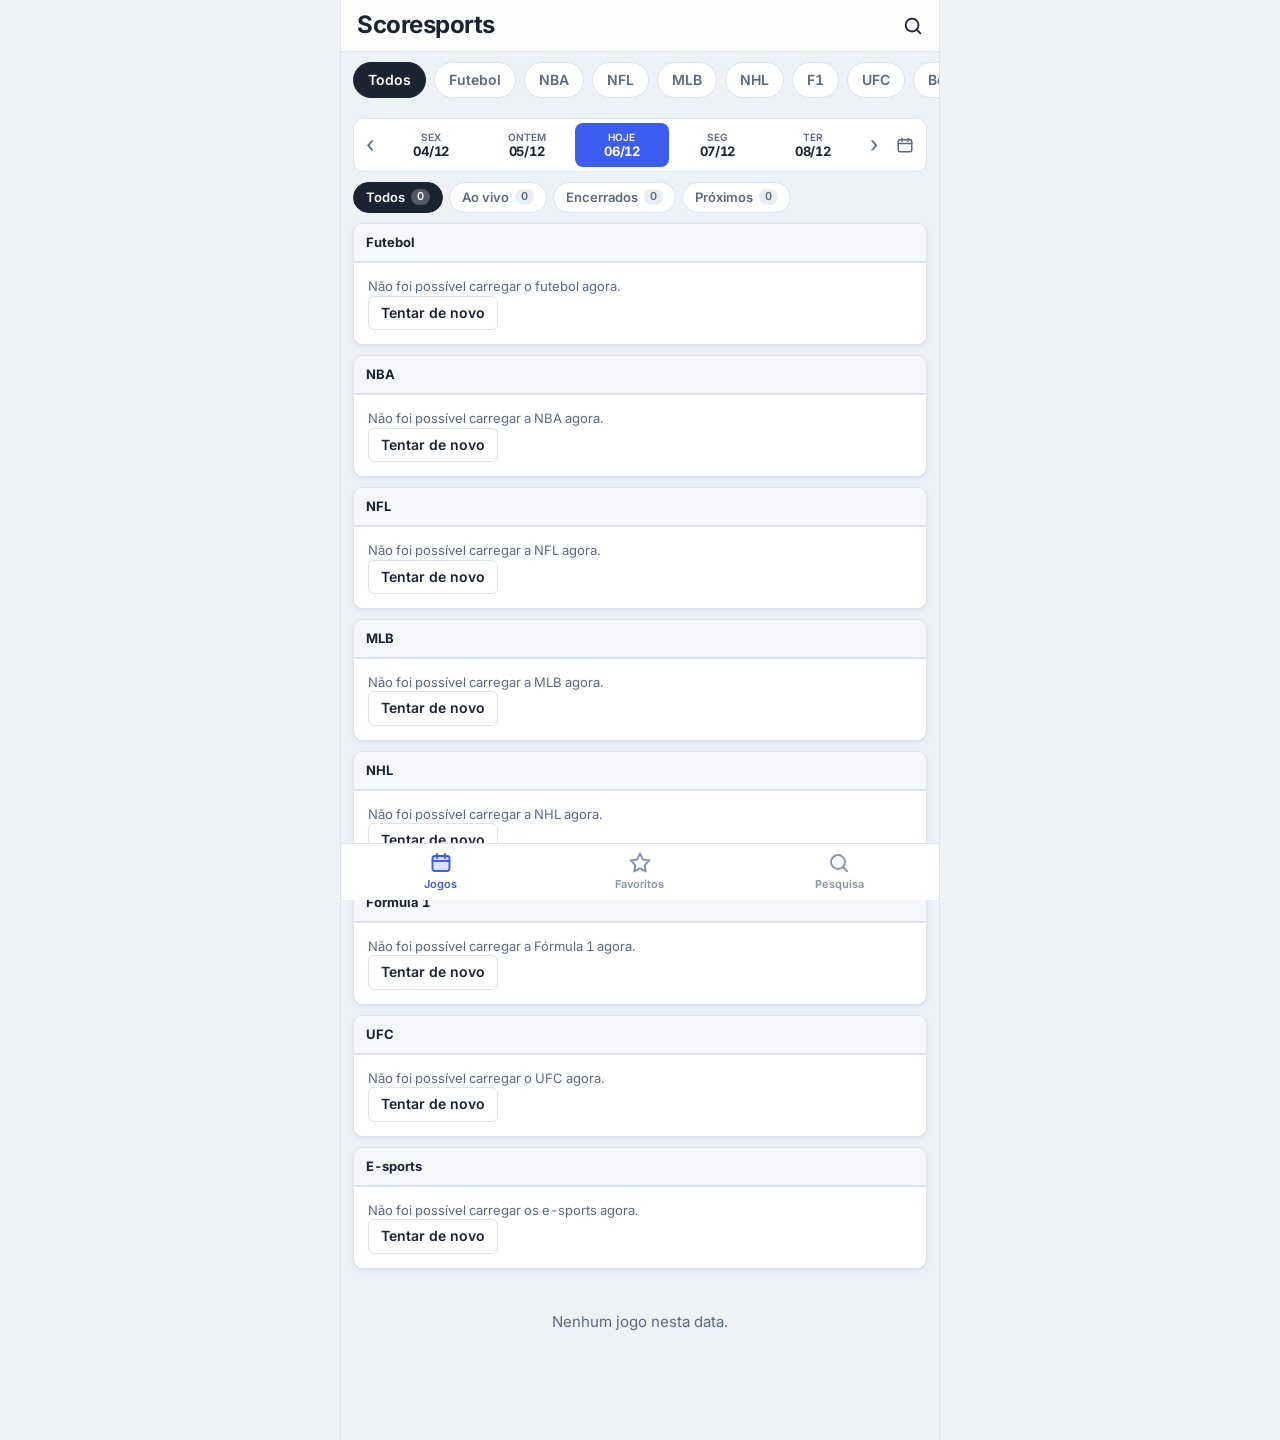
==== docs/index.html @ cb3f484b "Aba E-sports: lista do dia, página da partida e do time, favoritos" ====
<!DOCTYPE html>
<html lang="pt-BR">
<head>
  <meta charset="utf-8">
  <meta name="viewport" content="width=device-width, initial-scale=1, viewport-fit=cover">
  <title>Scoresports</title>
  <meta name="color-scheme" content="light dark">
  <link rel="stylesheet" href="./style.css">
  <link rel="icon" href="data:image/svg+xml,<svg xmlns='http://www.w3.org/2000/svg' viewBox='0 0 100 100'><circle cx='50' cy='50' r='40' fill='%23e8364c'/></svg>">
  <link rel="manifest" href="./manifest.webmanifest">
  <meta name="theme-color" content="#151a24">
  <meta name="mobile-web-app-capable" content="yes">
  <meta name="apple-mobile-web-app-capable" content="yes">
  <meta name="apple-mobile-web-app-status-bar-style" content="black-translucent">
  <meta name="apple-mobile-web-app-title" content="Scoresports">
  <link rel="apple-touch-icon" href="./apple-touch-icon.png">
</head>
<body>
  <div class="app">
    <header class="topo-pagina na-raiz" id="topo-pagina">
      <button class="botao-topo" id="voltar-pagina" type="button" aria-label="Voltar" hidden>
        <svg viewBox="0 0 24 24" width="24" height="24" aria-hidden="true"><path d="M15 5l-7 7 7 7" fill="none" stroke="currentColor" stroke-width="2.2" stroke-linecap="round" stroke-linejoin="round"/></svg>
      </button>
      <h1 class="titulo-pagina" id="titulo-pagina">Scoresports</h1>
      <div class="acoes-pagina" id="acoes-pagina"></div>
      <button class="botao-topo" id="busca-pagina" type="button" aria-label="Procurar time, jogador ou competição">
        <svg viewBox="0 0 24 24" width="22" height="22" aria-hidden="true"><circle cx="11" cy="11" r="7" fill="none" stroke="currentColor" stroke-width="2"/><path d="M20 20l-4-4" stroke="currentColor" stroke-width="2" stroke-linecap="round"/></svg>
      </button>
    </header>

    <main class="pagina" id="pagina" aria-live="polite"></main>

    <nav class="barra-baixo" id="barra-baixo" aria-label="Seções">
      <button class="aba-baixo" type="button" data-aba="jogos" aria-current="page">
        <svg viewBox="0 0 24 24" width="24" height="24" aria-hidden="true"><rect x="3.5" y="5" width="17" height="15" rx="2.5" fill="none" stroke="currentColor" stroke-width="1.9"/><path d="M3.5 10h17M8 3v4M16 3v4" stroke="currentColor" stroke-width="1.9" stroke-linecap="round"/></svg>
        <span>Jogos</span>
      </button>
      <button class="aba-baixo" type="button" data-aba="favoritos">
        <svg viewBox="0 0 24 24" width="24" height="24" aria-hidden="true"><path d="M12 2.6l2.9 5.88 6.49.94-4.7 4.58 1.11 6.46L12 17.41l-5.8 3.05 1.11-6.46-4.7-4.58 6.49-.94z" fill="none" stroke="currentColor" stroke-width="1.9" stroke-linejoin="round"/></svg>
        <span>Favoritos</span>
      </button>
      <button class="aba-baixo" type="button" data-aba="pesquisa">
        <svg viewBox="0 0 24 24" width="24" height="24" aria-hidden="true"><circle cx="11" cy="11" r="7" fill="none" stroke="currentColor" stroke-width="1.9"/><path d="M20 20l-4-4" stroke="currentColor" stroke-width="1.9" stroke-linecap="round"/></svg>
        <span>Pesquisa</span>
      </button>
    </nav>
  </div>

  <script src="./nba_quadra.js"></script>
  <script src="./notas_regras.js"></script>
  <script src="./campinho_regras.js"></script>
  <script src="./esports_regras.js"></script>
  <script src="./rotas.js"></script>
  <script src="./app.js"></script>
  <script src="./esportes.js"></script>
  <script src="./campinho.js"></script>
  <script src="./esports.js"></script>
  <script src="./busca_regras.js"></script>
  <script src="./inicio.js"></script>
  <script src="./regras_esportes.js"></script>
  <script src="./time_dados.js"></script>
  <script src="./direto.js"></script>
  <script src="./registrar.js"></script>
  <script src="./chave_regras.js"></script>
  <script src="./navegacao.js"></script>
  <script src="./chave.js"></script>
</body>
</html>
---- docs/style.css ----
/* ---------- Fonte (embutida no app, funciona sem internet) ---------- */
@font-face {
  font-family: "Inter";
  src: url("fontes/inter.woff2") format("woff2");
  font-weight: 100 900;
  font-display: swap;
}

/* ---------- Tokens ---------- */
:root {
  --fundo: #eef1f6;
  --superficie: #ffffff;
  --superficie-2: #f5f7fb;
  --superficie-3: #e9edf4;
  --linha: #dde2ec;
  --texto: #1b2232;
  --texto-2: #5d6880;
  --texto-3: #8a94a8;
  --marca: #3d5cf0;
  --marca-suave: rgba(61, 92, 240, 0.1);
  --ao-vivo: #e8364c;
  --vitoria: #1f9d5c;
  --derrota: #d23c52;
  --empate: #b5891a;
  /* nota do Scoresports: as mesmas cores nos dois temas */
  --nota-vermelho: #d92638;
  --nota-laranja: #f0800a;
  --nota-amarelo: #e9b200;
  --nota-verde: #2fbf5f;
  --nota-verde-azulado: #19b5bd;
  --nota-azul: #3b4fe0;
  --campo-fundo: #e6f2ea;
  --campo-linha: #c5dccc;
  --sombra: 0 1px 2px rgba(27, 34, 50, 0.06), 0 2px 8px rgba(27, 34, 50, 0.05);
  --raio: 10px;
  --raio-pequeno: 6px;
  --fonte: "Inter", system-ui, -apple-system, "Segoe UI", Roboto, sans-serif;
  --fonte-placar: "Inter", system-ui, sans-serif;
  color-scheme: light;
}

@media (prefers-color-scheme: dark) {
  :root {
    --fundo: #151a24;
    --superficie: #1e2431;
    --superficie-2: #252c3b;
    --superficie-3: #2d3546;
    --linha: #343d51;
    --texto: #e9edf5;
    --texto-2: #a2acc0;
    --texto-3: #7a849a;
    --marca: #6f8bff;
    --marca-suave: rgba(111, 139, 255, 0.14);
    --ao-vivo: #ff5a6e;
    --vitoria: #3ccf86;
    --derrota: #ff6a7d;
    --empate: #e0b43d;
    --campo-fundo: #1d2a25;
    --campo-linha: #33473e;
    --sombra: 0 1px 2px rgba(0, 0, 0, 0.3);
    color-scheme: dark;
  }
}

* { box-sizing: border-box; }

html, body { margin: 0; }

body {
  background: var(--fundo);
  color: var(--texto);
  font-family: var(--fonte);
  font-size: 15px;
  line-height: 1.45;
  -webkit-font-smoothing: antialiased;
  font-feature-settings: "tnum" 1, "cv11" 1; /* números com largura fixa */
}

button, input, select { font: inherit; color: inherit; }

button { cursor: pointer; }

a { color: var(--marca); }

:focus-visible { outline: 2px solid var(--marca); outline-offset: 2px; border-radius: 4px; }

img { max-width: 100%; }

[hidden] { display: none !important; }

.numero { font-variant-numeric: tabular-nums; }

/* ---------- Moldura: topo da página, página e barra de baixo ---------- */
.app {
  max-width: 600px;
  margin: 0 auto;
  min-height: 100dvh;
}

.topo-pagina {
  position: sticky;
  top: 0;
  z-index: 30;
  display: flex;
  align-items: center;
  gap: 2px;
  min-height: calc(52px + env(safe-area-inset-top, 0px));
  padding: env(safe-area-inset-top, 0px) 4px 0;
  background: color-mix(in srgb, var(--superficie) 92%, transparent);
  -webkit-backdrop-filter: saturate(1.6) blur(14px);
  backdrop-filter: saturate(1.6) blur(14px);
  border-bottom: 1px solid var(--linha);
}
.titulo-pagina {
  flex: 1;
  min-width: 0;
  margin: 0 6px;
  font-size: 1.0625rem;
  font-weight: 700;
  white-space: nowrap;
  overflow: hidden;
  text-overflow: ellipsis;
}
.topo-pagina.na-raiz .titulo-pagina { font-size: 1.5rem; letter-spacing: -0.02em; margin-left: 12px; }
.botao-topo {
  flex: none;
  display: inline-grid;
  place-items: center;
  width: 44px;
  height: 44px;
  border: 0;
  border-radius: 50%;
  background: none;
  color: var(--texto);
}
.botao-topo:hover { background: var(--superficie-2); }
.titulo-bloco { display: grid; min-width: 0; line-height: 1.2; }
.titulo-texto { overflow: hidden; text-overflow: ellipsis; white-space: nowrap; }
.subtitulo-pagina { font-size: 0.75rem; font-weight: 500; color: var(--texto-2); overflow: hidden; text-overflow: ellipsis; white-space: nowrap; }
.titulo-botao {
  display: inline-flex;
  align-items: center;
  gap: 4px;
  max-width: 100%;
  min-height: 44px;
  padding: 0 6px;
  margin-left: -6px;
  border: 0;
  border-radius: 8px;
  background: none;
  color: inherit;
  font: inherit;
  text-align: left;
}
.titulo-botao:hover { background: var(--superficie-2); }
.titulo-botao svg { flex: none; color: var(--texto-3); }
.acoes-pagina { display: flex; align-items: center; gap: 2px; }
.acoes-pagina:empty { display: none; }
.acoes-pagina .estrela { width: 44px; height: 44px; }

.pagina { padding: 12px 12px calc(76px + env(safe-area-inset-bottom, 0px)); }

.barra-baixo {
  position: fixed;
  left: 50%;
  bottom: 0;
  transform: translateX(-50%);
  z-index: 30;
  width: 100%;
  max-width: 600px;
  display: grid;
  grid-template-columns: repeat(3, 1fr);
  padding-bottom: env(safe-area-inset-bottom, 0px);
  background: color-mix(in srgb, var(--superficie) 94%, transparent);
  -webkit-backdrop-filter: saturate(1.6) blur(14px);
  backdrop-filter: saturate(1.6) blur(14px);
  border-top: 1px solid var(--linha);
}
.aba-baixo {
  min-height: 56px;
  display: grid;
  justify-items: center;
  align-content: center;
  gap: 2px;
  border: 0;
  background: none;
  color: var(--texto-3);
  font-size: 0.6875rem;
  font-weight: 600;
  -webkit-tap-highlight-color: transparent;
}
.aba-baixo:hover { color: var(--texto-2); }
.aba-baixo[aria-current="page"] { color: var(--marca); }
.aba-baixo[aria-current="page"] svg path[stroke-linejoin], .aba-baixo[aria-current="page"] svg rect { fill: color-mix(in srgb, var(--marca) 18%, transparent); }

/* chips de esporte na aba Jogos: ficam presos logo abaixo do topo */
.chips-esporte {
  position: sticky;
  top: calc(52px + env(safe-area-inset-top, 0px));
  z-index: 20;
  display: flex;
  gap: 8px;
  overflow-x: auto;
  scrollbar-width: none;
  margin: -12px -12px 10px;
  padding: 10px 12px;
  background: var(--fundo);
}
.chips-esporte::-webkit-scrollbar { display: none; }
.chip-esporte {
  position: relative;
  flex: none;
  min-height: 36px;
  padding: 0 14px;
  border: 1px solid var(--linha);
  border-radius: 999px;
  background: var(--superficie);
  color: var(--texto-2);
  font-size: 0.875rem;
  font-weight: 600;
}
.chip-esporte:hover { color: var(--texto); border-color: var(--texto-3); }
.chip-esporte[aria-pressed="true"] { background: var(--texto); border-color: var(--texto); color: var(--superficie); }
.nota-grupo { margin: -2px 2px 10px; }
.seus-favoritos { margin-top: 18px; padding-bottom: 6px; }
.seus-favoritos .lateral-secao { padding: 4px 8px; }
.seus-favoritos .item-lateral { min-height: 44px; }

.abre-liga { position: relative; display: inline-flex; align-items: center; gap: 2px; min-height: 32px; }
.abre-liga svg { color: var(--texto-3); }

@media (min-width: 640px) {
  .app { border-left: 1px solid var(--linha); border-right: 1px solid var(--linha); background: var(--fundo); }
  .barra-baixo { border-left: 1px solid var(--linha); border-right: 1px solid var(--linha); }
}

/* ---------- Listas de favoritos e competições ---------- */
.lateral-secao { padding: 6px 0; border-top: 1px solid var(--linha); }
.lateral-rotulo {
  font-size: 11px;
  font-weight: 700;
  letter-spacing: 0.06em;
  text-transform: uppercase;
  color: var(--texto-3);
  padding: 8px 10px 4px;
}
.lateral-subrotulo { font-size: 12px; font-weight: 600; color: var(--texto-2); padding: 10px 10px 2px; }
.lateral-acao { padding: 6px 10px; }
.lateral-secao .nota { padding: 0 10px; }

.item-lateral {
  display: flex;
  align-items: center;
  gap: 8px;
  width: 100%;
  min-width: 0;
  border: 0;
  background: none;
  text-align: left;
  padding: 7px 10px;
  border-radius: 8px;
  font-size: 14px;
  color: var(--texto);
}
.item-lateral:hover { background: var(--superficie-2); }
.item-lateral[aria-current="true"] { background: var(--marca-suave); color: var(--marca); font-weight: 600; }
.item-lateral .logo { width: 18px; height: 18px; }
.item-nome { flex: 1; min-width: 0; overflow: hidden; text-overflow: ellipsis; white-space: nowrap; }
.item-esporte { font-size: 11px; color: var(--texto-3); }

.item-liga { display: flex; align-items: center; gap: 2px; }
.item-liga .item-lateral { flex: 1; }
.item-liga .estrela { opacity: 0; }
.item-liga:hover .estrela,
.item-liga .estrela[aria-pressed="true"],
.item-liga .estrela:focus-visible { opacity: 1; }
@media (hover: none) { .item-liga .estrela { opacity: 1; } }
.item-liga .remover {
  border: 0;
  background: none;
  color: var(--texto-3);
  font-size: 18px;
  width: 44px;
  height: 44px;
  border-radius: 50%;
  flex: none;
}
.item-liga .remover:hover { background: var(--superficie-3); color: var(--derrota); }

.cartao {
  background: var(--superficie);
  border-radius: var(--raio);
  box-shadow: var(--sombra);
  border: 1px solid var(--linha);
}

.cartao + .cartao { margin-top: 12px; }

.cartao-cabeca {
  display: flex;
  align-items: center;
  justify-content: space-between;
  gap: 8px;
  padding: 12px 14px 8px;
}

.cartao-cabeca h3, .cartao-cabeca h2 { margin: 0; font-size: 15px; font-weight: 700; }

.cartao-corpo { padding: 4px 14px 14px; }

.vazio-detalhe, .vazio {
  color: var(--texto-2);
  padding: 32px 20px;
  text-align: center;
}
.vazio-detalhe { background: var(--superficie); border: 1px dashed var(--linha); border-radius: var(--raio); }

.erro {
  color: var(--derrota);
  padding: 20px;
  text-align: center;
}
.erro button { margin-top: 10px; }

.carregando { color: var(--texto-3); padding: 24px; text-align: center; }

.nota { color: var(--texto-2); font-size: 13px; margin: 8px 0 0; }

/* ---------- Faixa de dias e filtros ---------- */
.faixa-datas {
  display: flex;
  align-items: stretch;
  gap: 2px;
  background: var(--superficie);
  border: 1px solid var(--linha);
  border-radius: var(--raio);
  padding: 4px;
  margin-bottom: 10px;
}
.faixa-datas .seta {
  flex: none;
  width: 24px;
  height: auto;
  border: 0;
  background: none;
  border-radius: 8px;
  font-size: 22px;
  color: var(--texto-2);
}
.faixa-datas .seta:hover:not(:disabled) { background: var(--superficie-2); color: var(--texto); }
.faixa-datas .seta:disabled { opacity: 0.3; cursor: default; }
.dias { flex: 1; min-width: 0; display: grid; grid-template-columns: repeat(5, minmax(0, 1fr)); gap: 1px; }
.dia {
  border: 0;
  background: none;
  border-radius: 8px;
  padding: 6px 2px;
  min-height: 44px;
  display: flex;
  flex-direction: column;
  align-items: center;
  justify-content: center;
  gap: 1px;
  line-height: 1.2;
}
.dia:hover:not(:disabled) { background: var(--superficie-2); }
.dia:disabled { opacity: 0.35; cursor: default; }
.dia-semana { font-size: 10px; font-weight: 600; text-transform: uppercase; letter-spacing: 0; color: var(--texto-2); white-space: nowrap; }
.dia-num { font-size: 13px; font-weight: 700; font-variant-numeric: tabular-nums; letter-spacing: -0.02em; white-space: nowrap; }
.dia.sem-jogo .dia-num { color: var(--texto-3); font-weight: 500; }
.dia.ativo { background: var(--marca); }
.dia.ativo:hover { background: var(--marca); }
.dia.ativo .dia-semana, .dia.ativo .dia-num { color: #fff; }
.calendario {
  position: relative;
  flex: none;
  width: 34px;
  height: auto;
  min-height: 44px;
  display: grid;
  place-items: center;
  color: var(--texto-2);
  border-radius: 8px;
  cursor: pointer;
}
.calendario:hover { background: var(--superficie-2); color: var(--texto); }
.calendario input { position: absolute; inset: 0; width: 100%; height: 100%; opacity: 0; cursor: pointer; }

.filtro-jogos { display: flex; gap: 6px; margin-bottom: 10px; overflow-x: auto; scrollbar-width: none; }
.filtro-jogos::-webkit-scrollbar { display: none; }
.filtro {
  display: inline-flex;
  align-items: center;
  gap: 6px;
  border: 1px solid var(--linha);
  background: var(--superficie);
  border-radius: 999px;
  padding: 5px 12px;
  font-size: 13px;
  font-weight: 600;
  color: var(--texto-2);
  white-space: nowrap;
}
.filtro:hover { color: var(--texto); border-color: var(--texto-3); }
.filtro .contagem {
  font-size: 11px;
  min-width: 18px;
  text-align: center;
  background: var(--superficie-3);
  border-radius: 999px;
  padding: 0 6px;
}
.filtro.com-ao-vivo { color: var(--ao-vivo); }
.filtro.com-ao-vivo .contagem { background: color-mix(in srgb, var(--ao-vivo) 18%, transparent); }
.filtro[aria-pressed="true"] { background: var(--texto); border-color: var(--texto); color: var(--superficie); }
.filtro[aria-pressed="true"] .contagem { background: color-mix(in srgb, var(--superficie) 25%, transparent); color: inherit; }

/* barra antiga, usada pela semana da NFL */
.barra-data { display: flex; align-items: center; gap: 6px; margin-bottom: 10px; }

.botao {
  border: 1px solid var(--linha);
  background: var(--superficie);
  border-radius: var(--raio-pequeno);
  padding: 6px 12px;
  font-weight: 600;
  font-size: 14px;
}
.botao:hover { border-color: var(--texto-3); }
.botao:disabled { opacity: 0.4; cursor: default; }
.botao-principal { background: var(--marca); border-color: var(--marca); color: #fff; }

.botao-icone {
  border: 1px solid var(--linha);
  background: var(--superficie);
  border-radius: var(--raio-pequeno);
  width: 34px;
  height: 34px;
  font-size: 20px;
  line-height: 1;
  display: inline-grid;
  place-items: center;
  flex: none;
}
.botao-icone:hover { border-color: var(--texto-3); }
.botao-icone:disabled { opacity: 0.35; cursor: default; }

.campo-data {
  flex: 1;
  min-width: 0;
  border: 1px solid var(--linha);
  background: var(--superficie);
  border-radius: var(--raio-pequeno);
  padding: 6px 10px;
  height: 34px;
  font-weight: 600;
}
select.campo-data { cursor: pointer; }

.titulo-dia {
  font-size: 13px;
  font-weight: 600;
  color: var(--texto-2);
  margin: 0 0 8px 2px;
}

/* ---------- Lista de jogos ---------- */
.grupo-liga { margin-bottom: 10px; overflow: hidden; }
.grupo-liga + .grupo-liga { margin-top: 0; }

.grupo-liga-titulo {
  display: flex;
  align-items: center;
  gap: 8px;
  padding: 9px 12px;
  font-weight: 700;
  font-size: 13px;
  background: var(--superficie-2);
  border-bottom: 1px solid var(--linha);
}
.grupo-liga-titulo .logo { width: 20px; height: 20px; }
.grupo-liga-titulo .botao-link { font-size: 13px; }

.jogo {
  display: grid;
  grid-template-columns: 50px minmax(0, 1fr);
  align-items: center;
  gap: 10px;
  width: 100%;
  border: 0;
  border-bottom: 1px solid var(--linha);
  background: none;
  padding: 8px 12px;
  text-align: left;
}
.jogo:last-child { border-bottom: 0; }
.jogo:hover { background: var(--superficie-2); }
.jogo[aria-current="true"] { background: var(--marca-suave); box-shadow: inset 3px 0 0 var(--marca); }
.jogo.ao-vivo { box-shadow: inset 3px 0 0 var(--ao-vivo); }
.jogo.ao-vivo[aria-current="true"] { box-shadow: inset 3px 0 0 var(--ao-vivo); }

.jogo-status {
  font-size: 12px;
  color: var(--texto-2);
  text-align: center;
  line-height: 1.25;
  border-right: 1px solid var(--linha);
  padding-right: 8px;
  align-self: stretch;
  display: grid;
  align-content: center;
}
.jogo-status .hora { font-size: 14px; font-weight: 600; color: var(--texto); }
.jogo-status.ao-vivo { color: var(--ao-vivo); font-weight: 700; }

.jogo-times { display: grid; gap: 3px; min-width: 0; }

.linha-time {
  display: flex;
  align-items: center;
  gap: 8px;
  min-width: 0;
  font-size: 14px;
}
.linha-time .nome { flex: 1; min-width: 0; overflow: hidden; text-overflow: ellipsis; white-space: nowrap; }
.linha-time.perdeu .nome, .linha-time.perdeu .placar { color: var(--texto-2); }
.linha-time .placar {
  font-family: var(--fonte-placar);
  font-weight: 700;
  font-size: 17px;
  min-width: 26px;
  text-align: right;
  font-variant-numeric: tabular-nums;
}
.jogo.ao-vivo .placar { color: var(--ao-vivo); }

.logo {
  width: 20px;
  height: 20px;
  object-fit: contain;
  flex: none;
}
.logo-vazio {
  width: 20px;
  height: 20px;
  border-radius: 50%;
  background: var(--superficie-3);
  flex: none;
}

.jogo-canal {
  display: flex;
  align-items: center;
  gap: 5px;
  font-size: 11px;
  color: var(--texto-3);
  margin-top: 1px;
  min-width: 0;
}
.jogo-canal span { overflow: hidden; text-overflow: ellipsis; white-space: nowrap; }
.jogo-canal.confirmado { color: var(--texto-2); font-weight: 600; }
.jogo-canal svg { flex: none; }

/* ---------- Placar grande ---------- */
.placar-grande {
  display: grid;
  grid-template-columns: minmax(0, 1fr) auto minmax(0, 1fr);
  align-items: center;
  gap: 12px;
  padding: 20px 16px 16px;
  text-align: center;
}

.placar-time { display: grid; justify-items: center; gap: 6px; min-width: 0; }
.placar-time img, .placar-time .logo-vazio { width: 56px; height: 56px; object-fit: contain; }
.placar-time .nome { font-weight: 600; font-size: 15px; line-height: 1.2; }
.placar-time .sub { font-size: 12px; color: var(--texto-2); }
.placar-time .botao-link { font-weight: 600; }

.placar-centro { display: grid; justify-items: center; gap: 4px; }

.placar-numeros {
  font-family: var(--fonte-placar);
  font-weight: 700;
  font-size: 48px;
  line-height: 1;
  letter-spacing: 0.02em;
  font-variant-numeric: tabular-nums;
  white-space: nowrap;
}
.placar-numeros .separador { color: var(--texto-3); margin: 0 6px; font-weight: 500; }
.placar-numeros.ao-vivo { color: var(--ao-vivo); }

.placar-status { font-size: 13px; font-weight: 600; color: var(--texto-2); }
.placar-status.ao-vivo { color: var(--ao-vivo); display: inline-flex; align-items: center; gap: 6px; }
.placar-status.ao-vivo::before {
  content: "";
  width: 8px;
  height: 8px;
  border-radius: 50%;
  background: var(--ao-vivo);
  animation: pulso 1.6s ease-in-out infinite;
}

@keyframes pulso { 50% { opacity: 0.25; } }

@media (prefers-reduced-motion: reduce) {
  .placar-status.ao-vivo::before { animation: none; }
}

.placar-info { font-size: 12px; color: var(--texto-3); }

.abas-detalhe {
  display: flex;
  gap: 2px;
  border-top: 1px solid var(--linha);
  padding: 0 8px;
  overflow-x: auto;
  scrollbar-width: none;
}

.aba-detalhe {
  border: 0;
  background: none;
  padding: 10px 12px;
  font-weight: 600;
  font-size: 14px;
  color: var(--texto-2);
  border-bottom: 2px solid transparent;
  white-space: nowrap;
}
.aba-detalhe[aria-pressed="true"] { color: var(--marca); border-bottom-color: var(--marca); }

/* ---------- Transmissão ---------- */
.transmissao { display: grid; gap: 8px; }

.canais { display: flex; flex-wrap: wrap; gap: 6px; }

.canal {
  border-radius: var(--raio-pequeno);
  background: var(--superficie-2);
  border: 1px solid var(--linha);
  padding: 4px 10px;
  font-weight: 600;
  font-size: 13px;
}

.selo {
  display: inline-block;
  font-size: 12px;
  font-weight: 600;
  padding: 1px 8px;
  border-radius: 999px;
  background: var(--superficie-3);
  color: var(--texto-2);
}
.selo.confirmado { background: color-mix(in srgb, var(--vitoria) 16%, transparent); color: var(--vitoria); }

/* ---------- Tabelas ---------- */
.rolagem { overflow-x: auto; scrollbar-width: thin; }

.tabela {
  width: 100%;
  border-collapse: collapse;
  font-size: 13px;
  font-variant-numeric: tabular-nums;
}
.tabela th {
  text-align: right;
  font-weight: 600;
  color: var(--texto-3);
  padding: 6px 8px;
  border-bottom: 1px solid var(--linha);
  white-space: nowrap;
}
.tabela td {
  text-align: right;
  padding: 6px 8px;
  border-bottom: 1px solid var(--linha);
  white-space: nowrap;
}
.tabela th:first-child, .tabela td:first-child,
.tabela .esq { text-align: left; }
.tabela tbody tr:hover { background: var(--superficie-2); }
.tabela tfoot td { font-weight: 700; border-bottom: 0; border-top: 2px solid var(--linha); }
.tabela .destaque { font-weight: 700; }
.tabela .reserva td { color: var(--texto-2); }
.tabela .separador-linha td {
  background: var(--superficie-2);
  color: var(--texto-3);
  font-weight: 600;
  font-size: 12px;
  text-align: left;
}

.botao-link {
  border: 0;
  background: none;
  padding: 0;
  color: var(--texto);
  font-weight: 600;
  text-align: left;
}
.botao-link:hover { color: var(--marca); text-decoration: underline; }

.time-celula { display: flex; align-items: center; gap: 8px; }

.posicao {
  display: inline-grid;
  place-items: center;
  min-width: 22px;
  height: 22px;
  border-radius: 6px;
  font-size: 12px;
  font-weight: 700;
  background: var(--superficie-3);
}

.zona { box-shadow: inset 3px 0 0 var(--cor-zona, transparent); }

.legenda { display: flex; flex-wrap: wrap; gap: 6px 16px; font-size: 12px; color: var(--texto-2); padding: 10px 14px 14px; }
.legenda span { display: inline-flex; align-items: center; gap: 6px; }
.legenda i { width: 10px; height: 10px; border-radius: 3px; background: var(--cor-zona); }

/* ---------- Blocos do detalhe ---------- */
.secao { padding: 14px; border-top: 1px solid var(--linha); }
.secao:first-child { border-top: 0; }
.secao h3 { margin: 0 0 10px; font-size: 14px; font-weight: 700; }

.duas-colunas { display: grid; grid-template-columns: 1fr 1fr; gap: 16px; }

.lista-simples { list-style: none; margin: 0; padding: 0; display: grid; gap: 6px; }
.lista-simples li { display: flex; justify-content: space-between; gap: 10px; font-size: 14px; }
.lista-simples .sub { color: var(--texto-2); font-size: 13px; }

.forma { display: flex; gap: 4px; flex-wrap: wrap; }
.forma span {
  width: 24px;
  height: 24px;
  display: inline-grid;
  place-items: center;
  border-radius: 6px;
  font-size: 12px;
  font-weight: 700;
  color: #fff;
}
.forma .V { background: var(--vitoria); }
.forma .D { background: var(--derrota); }
.forma .E { background: var(--empate); }

.comparacao { display: grid; gap: 12px; }
.comparacao-linha { display: grid; gap: 4px; }
.comparacao-topo { display: flex; justify-content: space-between; font-size: 13px; font-variant-numeric: tabular-nums; }
.comparacao-topo .rotulo { color: var(--texto-2); }
.comparacao-barras { display: grid; grid-template-columns: 1fr 1fr; gap: 4px; }
.barra { height: 6px; border-radius: 3px; background: var(--superficie-3); overflow: hidden; display: flex; }
.barra.casa { justify-content: flex-end; }
.barra i { display: block; height: 100%; background: var(--marca); border-radius: 3px; }
.barra.fora i { background: var(--texto-3); }

.lances { list-style: none; margin: 0; padding: 0; display: grid; gap: 2px; }
.lance {
  display: grid;
  grid-template-columns: 48px 26px 1fr;
  gap: 8px;
  align-items: start;
  padding: 6px 0;
  font-size: 14px;
}
.lance.fora { grid-template-columns: 1fr 26px 48px; text-align: right; }
.lance.fora .lance-tempo { order: 3; }
.lance.fora .lance-icone { order: 2; }
.lance.fora .lance-texto { order: 1; }
.lance-tempo { font-weight: 700; color: var(--texto-2); font-variant-numeric: tabular-nums; }
.lance-icone { font-size: 15px; text-align: center; }
.lance-texto .sub { color: var(--texto-2); font-size: 13px; display: block; }

.cartao-amarelo, .cartao-vermelho {
  display: inline-block;
  width: 11px;
  height: 15px;
  border-radius: 2px;
  background: #f3c614;
  vertical-align: -2px;
}
.cartao-vermelho { background: #e2283e; }

.escalacao { display: grid; gap: 2px; }
.escalacao-jogador {
  display: grid;
  grid-template-columns: 28px 1fr auto;
  gap: 8px;
  align-items: center;
  font-size: 14px;
  padding: 4px 0;
}
.escalacao-jogador .camisa { color: var(--texto-3); font-weight: 600; text-align: right; font-variant-numeric: tabular-nums; }
.escalacao-jogador .icones { font-size: 12px; color: var(--texto-2); white-space: nowrap; }

/* ---------- Nota do Scoresports (selo colorido) ---------- */
.selo-nota {
  display: inline-flex;
  align-items: center;
  justify-content: center;
  min-width: 30px;
  padding: 1px 5px;
  border-radius: 4px;
  font-size: 12.5px;
  font-weight: 800;
  line-height: 1.35;
  font-variant-numeric: tabular-nums;
  color: #fff;
}
/* texto escuro nas cores claras, branco nas escuras: contraste de pelo menos 4,5:1 em todas */
.nota-vermelho { background: var(--nota-vermelho); }
.nota-laranja { background: var(--nota-laranja); color: #1b2232; }
.nota-amarelo { background: var(--nota-amarelo); color: #1b2232; }
.nota-verde { background: var(--nota-verde); color: #1b2232; }
.nota-verde-azulado { background: var(--nota-verde-azulado); color: #1b2232; }
.nota-azul { background: var(--nota-azul); }

.info-nota { position: relative; display: inline-flex; }
/* alvo de toque de 44 px, com um círculo visível de 18 px */
.info-nota-botao {
  display: inline-flex;
  align-items: center;
  justify-content: center;
  width: 44px;
  height: 44px;
  margin: -11px -10px;
  padding: 0;
  border: 0;
  background: transparent;
}
.info-nota-i {
  width: 18px;
  height: 18px;
  border: 1.5px solid var(--marca);
  border-radius: 50%;
  color: var(--marca);
  font: italic 800 11px/15px Georgia, serif;
  text-align: center;
}
.info-nota-balao {
  position: absolute;
  top: calc(100% + 8px);
  right: -60px;
  z-index: 5;
  width: min(260px, 70vw);
  padding: 8px 10px;
  border-radius: var(--raio-pequeno);
  background: var(--texto);
  color: var(--superficie);
  font-size: 12.5px;
  font-weight: 500;
  line-height: 1.4;
  box-shadow: var(--sombra);
}

/* ---------- Campinho (escalação do futebol) ---------- */
.campinho-time { padding-bottom: 6px; }
.campinho-cabeca {
  display: flex;
  align-items: center;
  gap: 8px;
  margin-bottom: 10px;
  min-height: 44px;
}
.campinho-cabeca .logo { width: 26px; height: 26px; }
.campinho-time-nome { font-size: 15px; min-width: 0; overflow: hidden; text-overflow: ellipsis; white-space: nowrap; }
.campinho-cabeca .selo-nota { font-size: 14px; }
.campinho-formacao { margin-left: auto; font-weight: 800; font-size: 15px; color: var(--texto-2); font-variant-numeric: tabular-nums; }

.campo {
  position: relative;
  aspect-ratio: 3 / 4;
  max-height: 560px;
  margin: 0 auto;
  border: 2px solid var(--campo-linha);
  border-radius: var(--raio-pequeno);
  background: var(--campo-fundo);
  overflow: hidden;
}
/* grande área, pequena área e o meio-campo, desenhados com bordas */
.campo-area, .campo-pequena-area, .campo-meio { position: absolute; left: 50%; transform: translateX(-50%); border: 2px solid var(--campo-linha); }
.campo-area { top: -2px; width: 56%; height: 15%; }
.campo-pequena-area { top: -2px; width: 26%; height: 6%; }
.campo-meio { bottom: -14%; width: 34%; aspect-ratio: 1; border-radius: 50%; }

.campo-jogador {
  position: absolute;
  transform: translate(-50%, -32px);
  display: flex;
  flex-direction: column;
  align-items: center;
  gap: 2px;
  width: 76px;
  padding: 0;
  border: 0;
  background: transparent;
  color: var(--texto);
}
.campo-foto-caixa { position: relative; width: 42px; height: 42px; }
.campo-foto, .campo-numero {
  width: 42px;
  height: 42px;
  border-radius: 50%;
  background: var(--superficie);
  box-shadow: 0 0 0 2px var(--campo-fundo), 0 1px 3px rgba(0, 0, 0, 0.25);
}
.campo-foto { object-fit: cover; object-position: top; }
.campo-numero { display: flex; align-items: center; justify-content: center; font-weight: 800; font-size: 15px; color: var(--texto-2); }
.campo-saiu {
  position: absolute;
  left: -6px;
  bottom: -2px;
  width: 17px;
  height: 17px;
  border-radius: 50%;
  background: var(--superficie);
  color: var(--derrota);
  font-size: 11px;
  font-weight: 800;
  line-height: 17px;
  text-align: center;
  box-shadow: 0 0 0 1px var(--linha);
}
.campo-icones { position: absolute; right: -10px; top: -4px; display: flex; gap: 1px; font-size: 12px; }
.campo-icones .cartao-amarelo, .campo-icones .cartao-vermelho { width: 9px; height: 12px; }
.icone-gol sub { font-size: 9px; font-weight: 800; }
.icone-assistencia {
  display: inline-block;
  min-width: 14px;
  height: 14px;
  border-radius: 50%;
  background: var(--marca);
  color: #fff;
  font-size: 9px;
  font-weight: 800;
  line-height: 14px;
  text-align: center;
}
.icone-gol-contra { filter: hue-rotate(140deg) saturate(3); }
.campo-jogador .selo-nota { margin-top: -10px; position: relative; z-index: 1; font-size: 11.5px; min-width: 28px; padding: 0 4px; }
.campo-nome {
  max-width: 76px;
  overflow: hidden;
  text-overflow: ellipsis;
  white-space: nowrap;
  font-size: 11.5px;
  font-weight: 600;
  text-shadow: 0 0 3px var(--campo-fundo);
}

.campinho-reservas-titulo { margin: 14px 0 4px; }
.campinho-reservas { list-style: none; margin: 0; padding: 0; }
.reserva {
  display: grid;
  grid-template-columns: 26px 1fr auto 34px;
  gap: 8px;
  align-items: center;
  min-height: 40px;
  font-size: 14px;
  border-top: 1px solid var(--linha);
}
.reserva:first-child { border-top: 0; }
.reserva .camisa { color: var(--texto-3); font-weight: 600; text-align: right; font-variant-numeric: tabular-nums; }
.reserva-nome { min-width: 0; }
.reserva .sub { color: var(--texto-2); font-size: 12.5px; }
.reserva .icones { display: flex; gap: 3px; align-items: center; font-size: 12px; }
.reserva-nota { text-align: right; }

.perfil {
  display: grid;
  grid-template-columns: auto 1fr;
  gap: 16px;
  align-items: center;
  padding: 16px;
}
.perfil-foto {
  width: 112px;
  height: 82px;
  object-fit: cover;
  object-position: top;
  border-radius: 10px;
  background: var(--superficie-2);
}
.perfil-nome { margin: 0; font-family: var(--fonte-placar); font-size: 30px; font-weight: 700; line-height: 1.05; }
.perfil-sub { color: var(--texto-2); margin-top: 4px; }

.fatos { display: grid; grid-template-columns: repeat(auto-fill, minmax(130px, 1fr)); gap: 8px; padding: 0 16px 8px; }
.fato { background: var(--superficie-2); border-radius: 8px; padding: 8px 10px; }
.fato dt { font-size: 12px; color: var(--texto-2); }
.fato dd { margin: 2px 0 0; font-weight: 600; }

.numeros { display: grid; grid-template-columns: repeat(auto-fill, minmax(92px, 1fr)); gap: 8px; }
.numero-caixa { background: var(--superficie-2); border-radius: 8px; padding: 8px 10px; }
.numero-caixa strong { display: block; font-family: var(--fonte-placar); font-size: 24px; font-weight: 700; line-height: 1.1; }
.numero-caixa span { font-size: 12px; color: var(--texto-2); }

.premios { display: flex; flex-wrap: wrap; gap: 6px; }
.premio {
  border: 1px solid var(--linha);
  border-radius: 8px;
  padding: 4px 10px;
  font-size: 13px;
}
.premio strong { font-family: var(--fonte-placar); font-size: 16px; margin-right: 4px; }

.alternar { display: inline-flex; border: 1px solid var(--linha); border-radius: 8px; overflow: hidden; }
.alternar button { border: 0; background: none; padding: 4px 12px; font-size: 13px; font-weight: 600; color: var(--texto-2); }
.alternar button[aria-pressed="true"] { background: var(--texto); color: var(--superficie); }

.controles { display: flex; flex-wrap: wrap; gap: 8px; align-items: center; margin-bottom: 10px; }

.grafico { width: 100%; height: auto; display: block; }
.grafico .barra-pts { fill: var(--marca); }
.grafico .barra-pts.derrota { fill: var(--texto-3); }
.grafico .linha-media { stroke: var(--ao-vivo); stroke-dasharray: 4 3; stroke-width: 1.5; }
.grafico text { fill: var(--texto-2); font-size: 10px; font-family: var(--fonte); }

.quadra { width: 100%; max-width: 520px; max-height: 70vh; margin: 0 auto; display: block; }
.quadra .linhas { fill: none; stroke: var(--texto-3); stroke-width: 2; }
.quadra .acerto { fill: var(--vitoria); stroke: var(--superficie); stroke-width: 1; cursor: pointer; }
.quadra .erro-arremesso { fill: none; stroke: var(--derrota); stroke-width: 2.2; cursor: pointer; }
.quadra .toque-arremesso { fill: transparent; pointer-events: all; cursor: pointer; }

/* ---------- Líderes e corridas ---------- */
.grade-cartoes { display: grid; grid-template-columns: repeat(auto-fill, minmax(280px, 1fr)); gap: 12px; }
.grade-cartoes .cartao + .cartao { margin-top: 0; }

.ranking { list-style: none; margin: 0; padding: 0; }
.ranking li {
  display: grid;
  grid-template-columns: 24px 1fr auto;
  gap: 8px;
  align-items: center;
  padding: 6px 0;
  border-bottom: 1px solid var(--linha);
  font-size: 14px;
}
.ranking li:last-child { border-bottom: 0; }
.ranking .valor { font-family: var(--fonte-placar); font-weight: 700; font-size: 17px; font-variant-numeric: tabular-nums; }
.ranking .sub { color: var(--texto-2); font-size: 12px; }
.ranking .lugar { color: var(--texto-3); font-weight: 700; font-size: 13px; }
.movimento { font-size: 12px; font-weight: 700; }
.movimento.subiu { color: var(--vitoria); }
.movimento.desceu { color: var(--derrota); }
.movimento.novo { color: var(--marca); }

/* ---------- Eventos (F1, UFC, boxe) ---------- */
.evento {
  display: grid;
  grid-template-columns: 58px 1fr auto;
  gap: 12px;
  align-items: center;
  width: 100%;
  border: 0;
  border-bottom: 1px solid var(--linha);
  background: none;
  padding: 12px 14px;
  text-align: left;
}
.evento:last-child { border-bottom: 0; }
.evento:hover { background: var(--superficie-2); }
.evento[aria-current="true"] { background: var(--marca-suave); box-shadow: inset 3px 0 0 var(--marca); }
.evento.passado .evento-nome { color: var(--texto-2); }
.evento-data { text-align: center; line-height: 1.1; }
.evento-data .dia-evento { font-family: var(--fonte-placar); font-size: 24px; font-weight: 700; }
.evento-data .mes { font-size: 12px; color: var(--texto-2); }
.evento-nome { font-weight: 600; }
.evento-sub { font-size: 13px; color: var(--texto-2); }

.luta { padding: 12px 14px; border-top: 1px solid var(--linha); }
.luta-topo { display: flex; justify-content: space-between; gap: 8px; font-size: 12px; color: var(--texto-2); margin-bottom: 8px; }
.luta-lutadores { display: grid; grid-template-columns: 1fr auto 1fr; gap: 10px; align-items: center; }
.lutador { display: grid; gap: 2px; }
.lutador.direita { text-align: right; justify-items: end; }
.lutador .nome { font-weight: 600; }
.lutador.venceu .nome::after { content: " ✓"; color: var(--vitoria); }
.lutador .sub { font-size: 12px; color: var(--texto-2); }
.luta-x { font-family: var(--fonte-placar); color: var(--texto-3); font-weight: 600; }
.luta-resultado { margin-top: 8px; font-size: 13px; font-weight: 600; color: var(--texto-2); text-align: center; }

.bandeira { width: 18px; height: 12px; object-fit: cover; border-radius: 2px; vertical-align: -1px; margin-right: 4px; }

.sessao + .sessao { border-top: 1px solid var(--linha); }
.sessao-topo {
  display: flex;
  align-items: center;
  justify-content: space-between;
  gap: 10px;
  padding: 12px 14px;
}
.sessao-topo h3 { margin: 0; font-size: 15px; }
.sessao-topo .sub { font-size: 13px; color: var(--texto-2); }
.sessao-corpo { padding: 0 14px 14px; }

/* ---------- Busca ---------- */
.busca {
  width: 100%;
  border: 1px solid var(--linha);
  background: var(--superficie);
  border-radius: var(--raio);
  padding: 10px 14px;
  font-size: 16px;
}

.resultado-busca {
  display: flex;
  align-items: center;
  justify-content: space-between;
  width: 100%;
  border: 0;
  border-bottom: 1px solid var(--linha);
  background: none;
  padding: 10px 14px;
  text-align: left;
}
.resultado-busca:hover { background: var(--superficie-2); }
.resultado-busca:last-child { border-bottom: 0; }

/* ---------- Coluna única ---------- */
.placar-numeros { font-size: 40px; }
.duas-colunas { grid-template-columns: 1fr; }
.perfil-foto { width: 84px; height: 62px; }
.perfil-nome { font-size: 24px; }

@media (max-width: 480px) {
  .placar-grande { gap: 6px; padding: 16px 10px 12px; }
  .placar-grande { grid-template-columns: minmax(0, 1fr) minmax(0, 38vw) minmax(0, 1fr); }
  .placar-centro { min-width: 0; }
  .placar-info { white-space: normal; text-align: center; font-size: 11px; }
  .placar-time img, .placar-time .logo-vazio { width: 44px; height: 44px; }
  .placar-time .nome { font-size: 13px; overflow-wrap: break-word; hyphens: auto; }
  .placar-numeros { font-size: 36px; }
  .jogo { grid-template-columns: 46px minmax(0, 1fr); gap: 8px; padding: 8px 10px; }
}

/* ---------- Favoritos ---------- */
.estrela {
  --cor-estrela: #f5b301;
  position: relative;
  display: inline-grid;
  place-items: center;
  width: 32px;
  height: 32px;
  flex: none;
  border: 0;
  border-radius: 50%;
  background: none;
  color: var(--texto-3);
  transition: background 0.15s, color 0.15s;
}
/* área de toque de pelo menos 44 px sem mudar o tamanho que aparece (chips, estrela, cabeçalho da liga) */
.chip-esporte::before,
.abre-liga::before,
.estrela::before {
  content: "";
  position: absolute;
  inset: -6px;
}
.chip-esporte::before { inset: -4px -2px; }
.estrela:hover { background: color-mix(in srgb, var(--cor-estrela) 14%, transparent); color: var(--cor-estrela); }
.estrela-icone { width: 18px; height: 18px; overflow: visible; }
.estrela-icone path {
  fill: transparent;
  stroke: currentColor;
  stroke-width: 1.8;
  stroke-linejoin: round;
  transition: fill 0.15s, stroke 0.15s;
}
.estrela[aria-pressed="true"] { color: var(--cor-estrela); }
.estrela[aria-pressed="true"] .estrela-icone path { fill: var(--cor-estrela); stroke: var(--cor-estrela); }
.estrela.acabou-de-marcar .estrela-icone { animation: estrela-pop 0.45s cubic-bezier(0.2, 1.6, 0.4, 1); }
.estrela.acabou-de-marcar::after {
  content: "";
  position: absolute;
  inset: 4px;
  border-radius: 50%;
  border: 2px solid var(--cor-estrela);
  animation: estrela-onda 0.5s ease-out forwards;
  pointer-events: none;
}
@keyframes estrela-pop {
  0% { transform: scale(0.6); }
  60% { transform: scale(1.25); }
  100% { transform: scale(1); }
}
@keyframes estrela-onda {
  from { transform: scale(0.6); opacity: 0.9; }
  to { transform: scale(1.6); opacity: 0; }
}
@media (prefers-reduced-motion: reduce) {
  .estrela.acabou-de-marcar .estrela-icone, .estrela.acabou-de-marcar::after { animation: none; }
}

/* versão com texto: botão em forma de pílula */
.estrela.com-texto {
  width: auto;
  height: 32px;
  gap: 6px;
  display: inline-flex;
  padding: 0 14px 0 10px;
  border-radius: 999px;
  border: 1px solid var(--linha);
  background: var(--superficie);
  color: var(--texto);
  font-size: 13px;
  font-weight: 600;
  white-space: nowrap;
}
.estrela.com-texto .estrela-icone { width: 16px; height: 16px; color: var(--texto-3); }
.estrela.com-texto:hover { border-color: var(--cor-estrela); background: color-mix(in srgb, var(--cor-estrela) 10%, var(--superficie)); }
.estrela.com-texto:hover .estrela-icone { color: var(--cor-estrela); }
.estrela.com-texto[aria-pressed="true"] {
  border-color: var(--cor-estrela);
  background: color-mix(in srgb, var(--cor-estrela) 16%, var(--superficie));
  color: var(--texto);
}
.estrela.com-texto[aria-pressed="true"] .estrela-icone { color: var(--cor-estrela); }
.estrela.com-texto.acabou-de-marcar::after { border-radius: 999px; inset: 0; }
.perfil-acoes { margin-top: 8px; }
.placar-time .estrela { margin-top: 0; }

.rotulo-chips {
  align-self: center;
  font-size: 12px;
  font-weight: 700;
  color: var(--texto-3);
  text-transform: uppercase;
  letter-spacing: 0.04em;
  padding: 0 4px 0 10px;
  white-space: nowrap;
}

.grupo-favoritos + .grupo-favoritos { margin-top: 10px; }
.chips-favoritos { display: flex; flex-wrap: wrap; gap: 6px; }
.chip-favorito {
  display: inline-flex;
  align-items: center;
  gap: 6px;
  border: 1px solid var(--linha);
  border-radius: 999px;
  padding: 3px 4px 3px 10px;
  font-size: 13px;
}
.chip-favorito .logo { width: 18px; height: 18px; }
.chip-favorito .remover {
  border: 0;
  background: none;
  color: var(--texto-3);
  font-size: 16px;
  line-height: 1;
  width: 22px;
  height: 22px;
  border-radius: 50%;
}
.chip-favorito .remover:hover { background: var(--superficie-3); color: var(--derrota); }

.boas-vindas h2 { margin: 6px 0 8px; font-family: var(--fonte-placar); font-size: 26px; }
.boas-vindas p { color: var(--texto-2); max-width: 60ch; }

/* ---------- Classificação com campeões ao lado ---------- */
.grade-classificacao { display: grid; grid-template-columns: minmax(0, 1fr); gap: 12px; align-items: start; }
.grade-classificacao .cartao + .cartao { margin-top: 12px; }
.campeoes .lista-simples li { font-size: 14px; }

/* ---------- Ranking do UFC ---------- */
.ranking li.campeao { background: color-mix(in srgb, var(--empate) 10%, transparent); border-radius: 6px; }
.ranking li.campeao .lugar { color: var(--empate); }

/* ---------- Pesquisa ---------- */
.pesquisa { max-width: 980px; }
.resultados-pesquisa { margin-top: 14px; }
.resultado-busca { gap: 10px; padding: 6px 10px 6px 4px; }
.resultado-principal {
  flex: 1;
  min-width: 0;
  display: flex;
  align-items: center;
  gap: 10px;
  border: 0;
  background: none;
  text-align: left;
  padding: 6px 10px;
  border-radius: 6px;
}
.resultado-principal:hover { background: var(--superficie-2); }

/* ---------- Cabeçalho das páginas largas ---------- */
.cabeca-pagina { display: flex; flex-wrap: wrap; align-items: center; gap: 8px 12px; margin: 2px 0 14px; }
.cabeca-pagina h2 { margin: 0; font-family: var(--fonte-placar); font-size: 28px; font-weight: 700; }

/* ---------- Cartel do boxe ---------- */
.numeros.cartel .numero-caixa.vitoria strong { color: var(--vitoria); }
.numeros.cartel .numero-caixa.derrota strong { color: var(--derrota); }

/* ---------- Página do time ---------- */
.barra-abas-time {
  position: sticky;
  top: 0;
  z-index: 2;
  background: var(--superficie);
  border-bottom: 1px solid var(--linha);
  margin-bottom: 4px;
}
.barra-abas-time .abas-detalhe { border-top: 0; }
.conteudo-aba-time { min-height: 120px; }
.jogo-do-time { border-bottom: 1px solid var(--linha); }
.jogo-do-time:last-child { border-bottom: 0; }
.jogo-do-time .jogo { border-bottom: 0; }
.jogo-do-time-info {
  display: flex;
  align-items: center;
  gap: 8px;
  padding: 8px 12px 0;
  font-size: 12px;
  color: var(--texto-2);
}
.jogo-do-time-data { flex: 1; min-width: 0; }
.selo-resultado {
  display: inline-grid;
  place-items: center;
  width: 20px;
  height: 20px;
  border-radius: 4px;
  font-size: 12px;
  font-weight: 700;
  color: #fff;
  flex: none;
}
.selo-resultado.v { background: var(--vitoria); }
.selo-resultado.e { background: var(--texto-3); }
.selo-resultado.d { background: var(--derrota); }
.tabela tr.linha-destaque td { background: var(--marca-suave); font-weight: 600; }
.tecnico { margin: 0; font-weight: 600; }

/* ---------- Busca: filtros e recentes ---------- */
.chips-busca { display: flex; gap: 8px; overflow-x: auto; scrollbar-width: none; margin: 10px 0 12px; }
.chip-busca {
  flex: none;
  border: 1px solid var(--linha);
  background: var(--superficie);
  color: var(--texto);
  border-radius: 999px;
  padding: 7px 14px;
  font-size: 14px;
  font-weight: 600;
}
.chip-busca[aria-pressed="true"] { background: var(--texto); color: var(--fundo); border-color: var(--texto); }
.recente { display: flex; align-items: center; }
.recente .resultado-busca { flex: 1; min-width: 0; }
.tirar-recente { flex: none; font-size: 20px; color: var(--texto-3); background: none; border: 0; width: 40px; height: 40px; }

/* ---------- NBA: box score e mapa de arremessos ---------- */
.box-nba .tabela th, .box-nba .tabela td { white-space: nowrap; }
.box-nba .coluna-jogador { position: sticky; left: 0; z-index: 1; background: var(--superficie); text-align: left; max-width: 130px; overflow: hidden; text-overflow: ellipsis; }
.box-ordem { border: 0; background: none; color: inherit; font: inherit; font-weight: 700; padding: 4px 2px; cursor: pointer; }
.box-nba th[aria-sort="descending"], .box-nba th[aria-sort="ascending"] { color: var(--marca); }
.destaque-box { font-weight: 700; }
.nao-jogou td { color: var(--texto-3); }
.total-box td { font-weight: 700; border-top: 1px solid var(--linha); }
/* seletor [time] [Os dois] [time] e a nota no box score */
.seletor-box { display: flex; width: 100%; margin-bottom: 10px; border-radius: 10px; }
.seletor-box button { flex: 1; display: inline-flex; align-items: center; justify-content: center; gap: 6px; min-height: 44px; padding: 4px 8px; font-size: 14px; }
.seletor-box .logo { width: 24px; height: 24px; }
.seletor-box button[aria-pressed="true"] .logo { filter: drop-shadow(0 0 1px rgba(255, 255, 255, 0.7)); }
.box-nba .logo-box { width: 16px; height: 16px; margin-right: 5px; vertical-align: -3px; }
/* o nome encurta com "…" em vez de sumir inteiro quando não cabe */
.box-nba .coluna-jogador .botao-link { display: inline; white-space: nowrap; }
.box-nba .celula-nota { padding-top: 3px; padding-bottom: 3px; }
.box-nba .celula-nota .selo-nota { min-width: 32px; }
.nota-com-info { display: flex; align-items: center; gap: 4px; }
.controles-mapa { display: flex; flex-wrap: wrap; gap: 8px; align-items: center; margin-bottom: 8px; }
.seletor-jogador { flex: 1; min-width: 160px; padding: 7px 10px; border-radius: 8px; border: 1px solid var(--linha); background: var(--superficie); color: var(--texto); }
.resumo-arremessos { font-weight: 600; margin: 4px 0; }
.info-arremesso { font-size: 13px; color: var(--texto-2); min-height: 18px; margin: 0 0 6px; }

/* ---------- Chave (mata-mata e playoffs) ---------- */
.chave-cabeca { display: flex; align-items: center; justify-content: space-between; gap: 8px; margin: 2px 0 10px; }
.chave-rolagem { overflow-x: auto; margin: 0 -12px; padding: 4px 12px 12px; scrollbar-width: thin; -webkit-overflow-scrolling: touch; }
.chave { position: relative; }
.chave-linhas { position: absolute; inset: 0; pointer-events: none; }
.chave-linhas path { fill: none; stroke: var(--linha); stroke-width: 1.5; }
.chave-fase {
  position: absolute;
  top: 0;
  width: 168px;
  font-size: 0.6875rem;
  font-weight: 700;
  letter-spacing: 0.04em;
  text-transform: uppercase;
  color: var(--texto-2);
  white-space: nowrap;
  overflow: hidden;
  text-overflow: ellipsis;
}
.confronto-chave {
  position: absolute;
  width: 168px;
  height: 72px;
  display: grid;
  align-content: center;
  gap: 1px;
  padding: 4px 8px;
  border: 1px solid var(--linha);
  border-radius: 10px;
  background: var(--superficie);
  color: inherit;
  font: inherit;
  text-align: left;
  box-shadow: var(--sombra);
}
button.confronto-chave:hover { border-color: var(--texto-3); }
.confronto-chave.ao-vivo { border-color: var(--ao-vivo); box-shadow: inset 3px 0 0 var(--ao-vivo); }
.confronto-chave.vaga { place-items: center; border-style: dashed; box-shadow: none; color: var(--texto-3); font-size: 0.8125rem; background: transparent; }
.chave-lado { display: grid; grid-template-columns: 20px minmax(0, 1fr) auto; align-items: center; gap: 6px; font-size: 0.8125rem; line-height: 1.25; }
.chave-lado img { width: 20px; height: 20px; object-fit: contain; }
.chave-lado .nome { overflow: hidden; text-overflow: ellipsis; white-space: nowrap; }
.chave-lado .placar { font-weight: 700; font-variant-numeric: tabular-nums; }
.chave-lado.passou { font-weight: 700; }
.chave-lado.saiu { color: var(--texto-3); }
.chave-resumo { font-size: 0.6875rem; color: var(--texto-3); white-space: nowrap; overflow: hidden; text-overflow: ellipsis; }
.confronto-chave.ao-vivo .chave-resumo { color: var(--ao-vivo); font-weight: 700; }
.chave-lista { margin-bottom: 10px; }
.grupos-copa { grid-template-columns: minmax(0, 1fr); }
.chave-lista summary { display: flex; align-items: center; justify-content: space-between; min-height: 44px; padding: 0 14px; font-weight: 700; cursor: pointer; }
.linha-confronto { display: grid; gap: 2px; width: 100%; padding: 8px 14px; border: 0; border-top: 1px solid var(--linha); background: none; color: inherit; font: inherit; text-align: left; }
.linha-confronto:hover { background: var(--superficie-2); }

/* ---------- Aviso de APK novo ---------- */
.aviso-apk {
  position: fixed;
  left: 50%;
  bottom: calc(57px + env(safe-area-inset-bottom, 0px));
  transform: translateX(-50%);
  z-index: 31;
  width: calc(100% - 16px);
  max-width: 584px;
  display: flex;
  align-items: center;
  gap: 8px;
  padding: 6px 4px 6px 14px;
  border: 1px solid var(--linha);
  border-radius: var(--raio);
  background: var(--superficie);
  box-shadow: var(--sombra);
}
.aviso-apk-texto { flex: 1; min-width: 0; font-size: 0.875rem; font-weight: 600; }
.aviso-apk-baixar { min-height: 44px; display: inline-flex; align-items: center; text-decoration: none; }
.aviso-apk-fechar { width: 44px; height: 44px; border: 0; background: none; color: var(--texto-3); font-size: 22px; border-radius: 50%; }
.aviso-apk-fechar:hover { background: var(--superficie-2); color: var(--texto); }

/* ---------- E-sports (página da partida e do time) ---------- */
.linha-torneio { margin: 0 0 10px; font-size: 13px; font-weight: 600; color: var(--texto-2); }
.melhor-de {
  display: flex;
  align-items: center;
  justify-content: space-between;
  gap: 12px;
  padding: 10px 14px;
  border-radius: var(--raio);
  background: var(--superficie-2);
}
.melhor-de strong { font-size: 15px; }
.bolinhas { display: flex; gap: 8px; }
.bolinha { width: 16px; height: 16px; border-radius: 50%; border: 2px solid var(--texto-3); }
.bolinha.cheia { border-color: var(--vitoria); background: var(--vitoria); }

.mapas { list-style: none; margin: 0; padding: 0; display: grid; gap: 8px; }
.mapa {
  display: grid;
  grid-template-columns: 52px 1fr auto;
  align-items: center;
  gap: 10px;
  min-height: 64px;
  padding: 10px 14px;
  border-radius: var(--raio);
  background: linear-gradient(100deg, var(--superficie-3), var(--superficie-2));
  border-left: 3px solid transparent;
}
.mapa.venceu-esquerda { border-left-color: var(--vitoria); }
.mapa.venceu-direita { border-left-color: var(--marca); }
.mapa.ao-vivo { border-left-color: var(--ao-vivo); }
.mapa-hora { font-weight: 600; color: var(--texto-2); font-variant-numeric: tabular-nums; }
.mapa-meio { display: flex; flex-direction: column; align-items: center; gap: 2px; text-align: center; }
.mapa-resultado { display: inline-flex; align-items: center; gap: 6px; font-weight: 700; }
.mapa-resultado .logo { width: 22px; height: 22px; }
.mapa-resultado.ao-vivo { color: var(--ao-vivo); }
.mapa-resultado.a-jogar { color: var(--texto-2); font-weight: 600; }
.mapa-duracao { font-size: 12.5px; color: var(--texto-2); }
.mapa-nome { display: flex; flex-direction: column; align-items: flex-end; font-size: 13.5px; }

.lista-transmissoes { list-style: none; margin: 0; padding: 0; display: grid; gap: 6px; }
.lista-transmissoes a { display: flex; align-items: center; gap: 8px; min-height: 40px; overflow-wrap: anywhere; }
.lista-transmissoes .idioma {
  flex: none;
  min-width: 28px;
  padding: 1px 5px;
  border-radius: 4px;
  background: var(--superficie-3);
  color: var(--texto-2);
  font-size: 11px;
  font-weight: 800;
  text-align: center;
}

.elencos-cabeca { display: flex; justify-content: space-between; gap: 12px; margin-bottom: 6px; font-size: 12.5px; font-weight: 700; color: var(--texto-2); }
.elencos { display: grid; gap: 2px; }
.elencos-linha { display: grid; grid-template-columns: 1fr 1fr; gap: 12px; border-top: 1px solid var(--linha); padding: 6px 0; }
.elencos-linha:first-child { border-top: 0; }
.jogador-esports { display: flex; align-items: center; gap: 8px; min-width: 0; min-height: 44px; }
.jogador-esports.direita { flex-direction: row-reverse; text-align: right; }
.jogador-esports-texto { display: flex; flex-direction: column; min-width: 0; }
.jogador-esports-texto strong, .jogador-esports-texto .sub { overflow: hidden; text-overflow: ellipsis; white-space: nowrap; }
.jogador-esports-texto .sub { font-size: 12.5px; color: var(--texto-2); }
.foto-esports { flex: none; width: 40px; height: 40px; border-radius: 50%; object-fit: cover; object-position: top; background: var(--superficie-3); }
.foto-esports.vazia { display: flex; align-items: center; justify-content: center; font-size: 12px; font-weight: 800; color: var(--texto-2); }
.elenco-esports { display: grid; grid-template-columns: repeat(auto-fill, minmax(150px, 1fr)); gap: 6px 12px; }

.cabecalho-time-esports { display: flex; align-items: center; gap: 12px; padding: 14px; }
.cabecalho-time-esports .logo { width: 52px; height: 52px; }
.cabecalho-time-esports h2 { margin: 0; font-size: 18px; }
.cabecalho-time-esports .sub { margin: 2px 0 0; color: var(--texto-2); font-size: 13px; }
.cabecalho-time-esports > div { flex: 1; min-width: 0; }
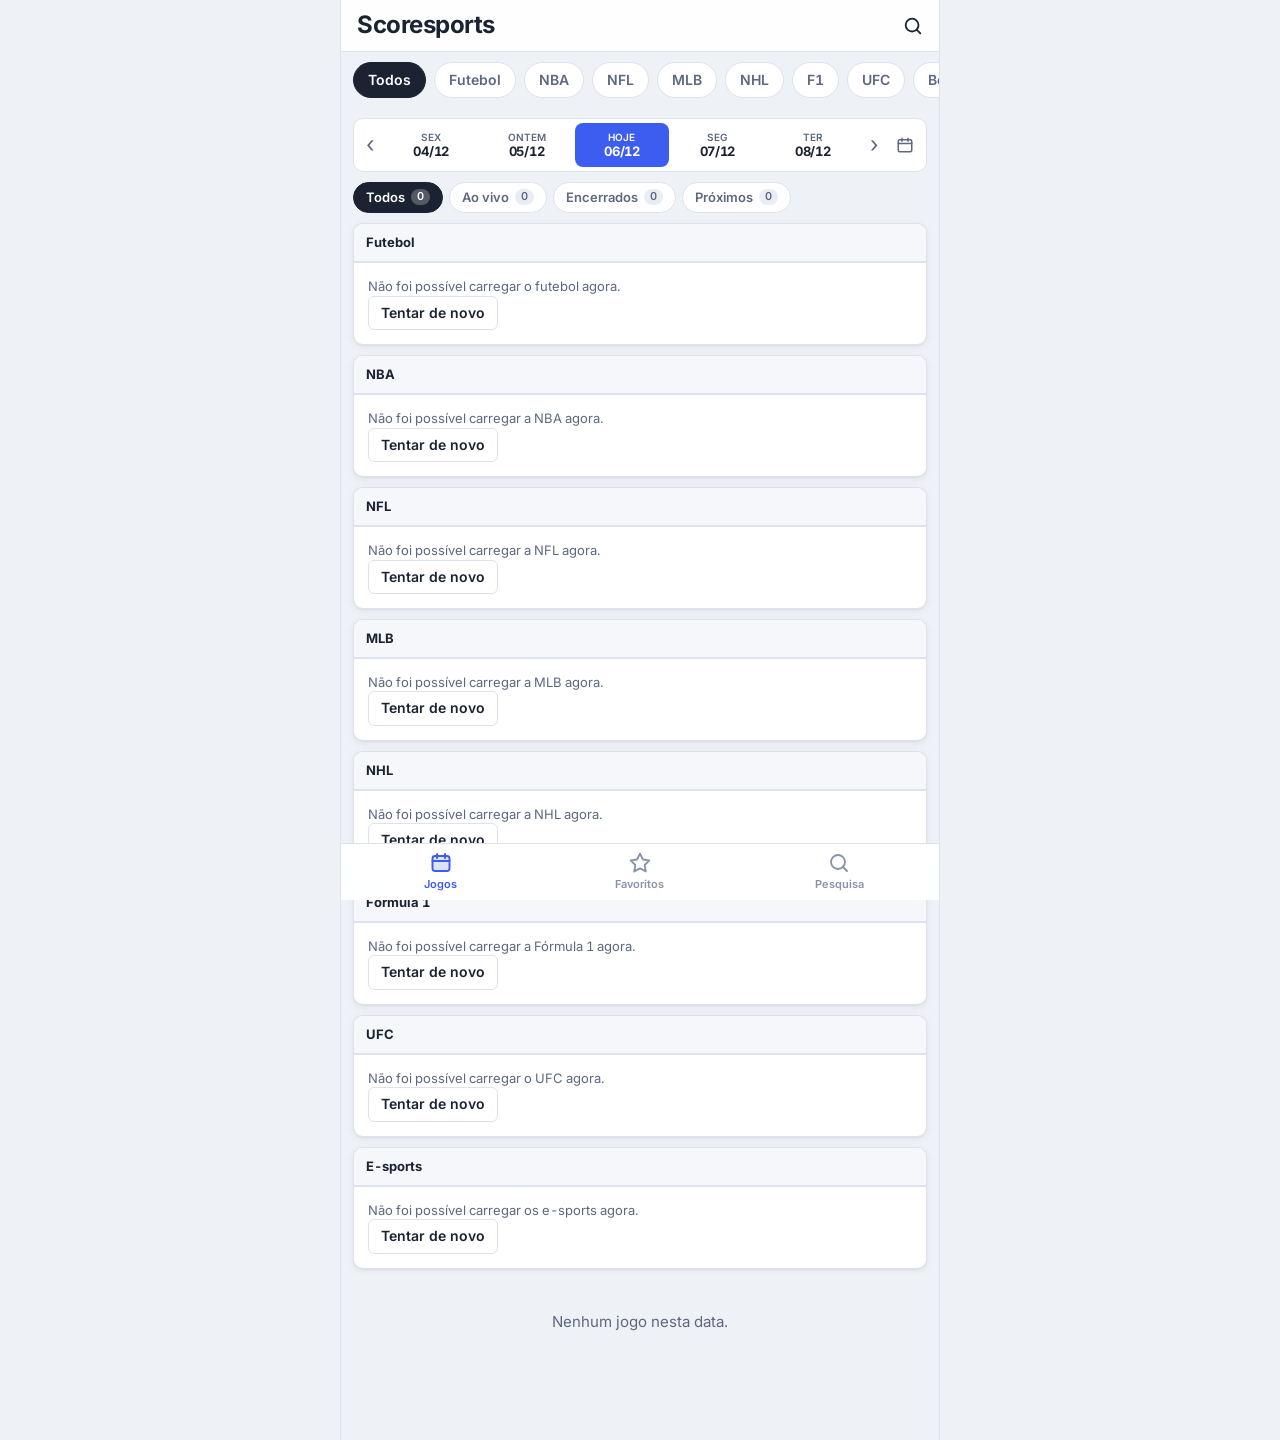
==== commit e84a122f: "Fotos dos jogadores: TheSportsDB no futebol (campinho, reservas e jogador) e ESPN no box score da NB" ====
--- a/docs/index.html
+++ b/docs/index.html
@@ -50,9 +50,11 @@
   <script src="./notas_regras.js"></script>
   <script src="./campinho_regras.js"></script>
   <script src="./esports_regras.js"></script>
+  <script src="./fotos_regras.js"></script>
   <script src="./rotas.js"></script>
   <script src="./app.js"></script>
   <script src="./esportes.js"></script>
+  <script src="./fotos.js"></script>
   <script src="./campinho.js"></script>
   <script src="./esports.js"></script>
   <script src="./busca_regras.js"></script>
--- a/docs/style.css
+++ b/docs/style.css
@@ -956,10 +956,10 @@
 .campinho-reservas { list-style: none; margin: 0; padding: 0; }
 .reserva {
   display: grid;
-  grid-template-columns: 26px 1fr auto 34px;
+  grid-template-columns: 34px 1fr auto 34px;
   gap: 8px;
   align-items: center;
-  min-height: 40px;
+  min-height: 44px;
   font-size: 14px;
   border-top: 1px solid var(--linha);
 }
@@ -1367,6 +1367,13 @@
 .seletor-box .logo { width: 24px; height: 24px; }
 .seletor-box button[aria-pressed="true"] .logo { filter: drop-shadow(0 0 1px rgba(255, 255, 255, 0.7)); }
 .box-nba .logo-box { width: 16px; height: 16px; margin-right: 5px; vertical-align: -3px; }
+/* foto do jogador no box score, com o escudo do time no canto (visão "os dois") */
+.foto-box-caixa { position: relative; display: inline-block; width: 28px; height: 28px; margin-right: 7px; vertical-align: middle; }
+.foto-box { width: 28px; height: 28px; border-radius: 50%; object-fit: cover; object-position: top; background: var(--superficie-3); }
+.foto-box-caixa .logo-box { position: absolute; left: -4px; bottom: -3px; width: 14px; height: 14px; margin: 0; background: var(--superficie); border-radius: 50%; }
+/* foto nos reservas do campinho (ou o número da camisa) */
+.reserva-foto { width: 32px; height: 32px; border-radius: 50%; object-fit: cover; object-position: top; background: var(--superficie-3); }
+.reserva-foto.numero { display: flex; align-items: center; justify-content: center; font-size: 12px; font-weight: 700; color: var(--texto-2); }
 /* o nome encurta com "…" em vez de sumir inteiro quando não cabe */
 .box-nba .coluna-jogador .botao-link { display: inline; white-space: nowrap; }
 .box-nba .celula-nota { padding-top: 3px; padding-bottom: 3px; }
@@ -1524,3 +1531,8 @@
 .cabecalho-time-esports h2 { margin: 0; font-size: 18px; }
 .cabecalho-time-esports .sub { margin: 2px 0 0; color: var(--texto-2); font-size: 13px; }
 .cabecalho-time-esports > div { flex: 1; min-width: 0; }
+
+/* foto recortada do TheSportsDB (meio corpo): zoom no rosto dentro do círculo */
+.recorte { display: inline-block; overflow: hidden; border-radius: 50%; background: var(--superficie-3); }
+.recorte img { display: block; width: 100%; height: 100%; object-fit: cover; object-position: 50% 0%; transform: scale(1.75); transform-origin: 50% 8%; }
+.perfil-foto.recorte { border-radius: 50%; width: 82px; height: 82px; }
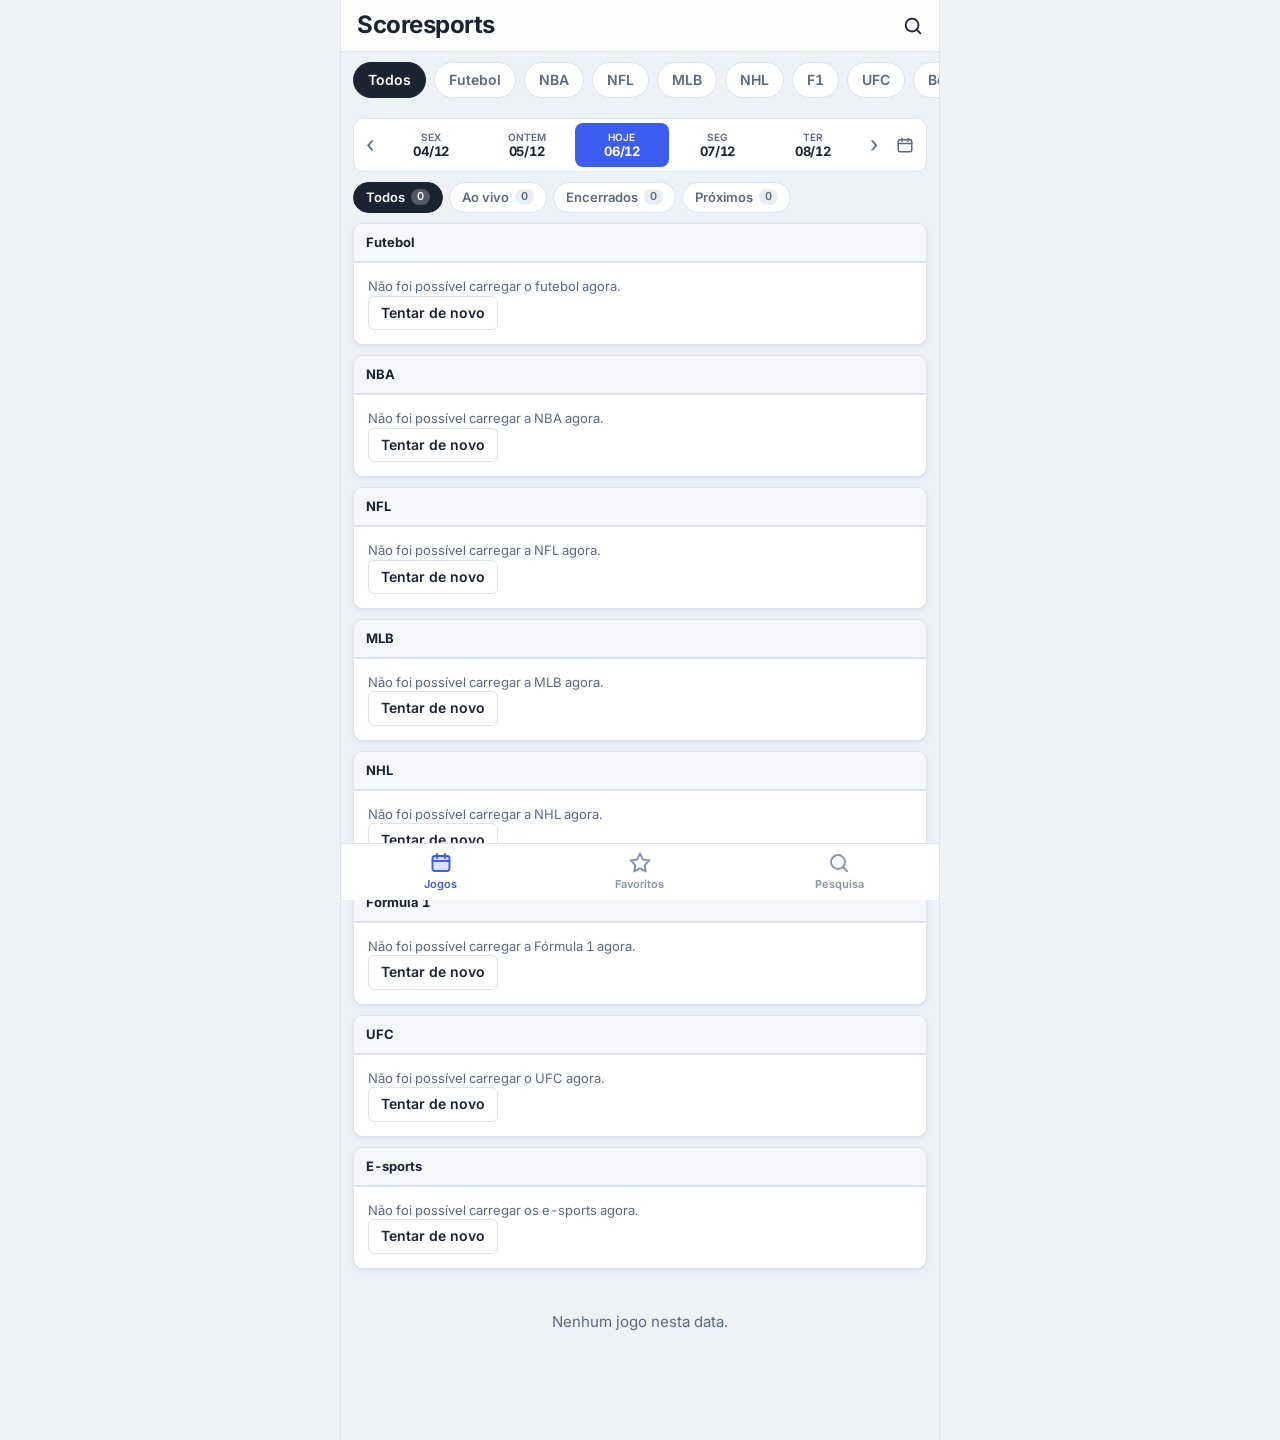
==== commit a4e8003e: "Visual inspirado no Sofascore: contador e grupo recolhível, autores dos gols, linha do tempo, Saiu: " ====
--- a/docs/index.html
+++ b/docs/index.html
@@ -51,6 +51,7 @@
   <script src="./campinho_regras.js"></script>
   <script src="./esports_regras.js"></script>
   <script src="./fotos_regras.js"></script>
+  <script src="./visual_regras.js"></script>
   <script src="./rotas.js"></script>
   <script src="./app.js"></script>
   <script src="./esportes.js"></script>
--- a/docs/style.css
+++ b/docs/style.css
@@ -1536,3 +1536,73 @@
 .recorte { display: inline-block; overflow: hidden; border-radius: 50%; background: var(--superficie-3); }
 .recorte img { display: block; width: 100%; height: 100%; object-fit: cover; object-position: 50% 0%; transform: scale(1.75); transform-origin: 50% 8%; }
 .perfil-foto.recorte { border-radius: 50%; width: 82px; height: 82px; }
+
+/* ---------- Visual inspirado no Sofascore (parte I) ---------- */
+/* cabeçalho do grupo: contador e recolher */
+.contador-grupo {
+  min-width: 26px;
+  padding: 1px 7px;
+  border-radius: 999px;
+  background: var(--superficie-3);
+  color: var(--texto-2);
+  font-size: 12px;
+  font-weight: 700;
+  text-align: center;
+  font-variant-numeric: tabular-nums;
+}
+.contador-grupo.ao-vivo { background: color-mix(in srgb, var(--ao-vivo) 16%, transparent); color: var(--ao-vivo); }
+.recolher-grupo { display: inline-flex; align-items: center; justify-content: center; width: 44px; height: 44px; margin: -10px -12px -10px -4px; border: 0; background: none; color: var(--texto-2); }
+.recolher-grupo svg { transition: transform 0.15s ease; }
+.grupo-liga.recolhido .recolher-grupo svg { transform: rotate(180deg); }
+.grupo-liga.recolhido > :not(.grupo-liga-titulo) { display: none; }
+
+/* placar: autores dos gols embaixo de cada time */
+.placar-gols { list-style: none; margin: 4px 0 0; padding: 0; font-size: 11.5px; line-height: 1.35; color: var(--texto-2); text-align: center; }
+
+/* linha do tempo: placar em pílula nos gols e setas nas substituições */
+.placar-pilula {
+  display: inline-block;
+  margin-left: 8px;
+  padding: 0 7px;
+  border: 1.5px solid var(--marca);
+  border-radius: 999px;
+  color: var(--marca);
+  font-size: 12px;
+  font-weight: 800;
+  font-variant-numeric: tabular-nums;
+}
+.lance-texto .entra { display: block; }
+.lance-texto .entra::before { content: "↑ "; color: var(--vitoria); font-weight: 800; }
+.lance-texto .sai::before { content: "↓ "; color: var(--derrota); font-weight: 800; }
+
+/* time: forma recente */
+.forma-recente { display: flex; gap: 8px; flex-wrap: wrap; }
+.forma-item {
+  display: flex;
+  flex-direction: column;
+  align-items: center;
+  gap: 4px;
+  min-width: 52px;
+  min-height: 44px;
+  padding: 4px 6px 6px;
+  border: 0;
+  border-radius: var(--raio-pequeno);
+  background: var(--superficie-2);
+}
+.forma-placar { display: block; width: 100%; padding: 1px 4px; border-radius: 4px; font-size: 12.5px; font-weight: 800; color: #fff; font-variant-numeric: tabular-nums; }
+.forma-V .forma-placar { background: var(--vitoria); }
+.forma-E .forma-placar { background: var(--texto-3); }
+.forma-D .forma-placar { background: var(--derrota); }
+.forma-item .logo { width: 24px; height: 24px; }
+
+/* campeonato: barra da temporada */
+.barra-temporada { padding: 12px 14px; }
+.barra-temporada-trilho { height: 6px; border-radius: 999px; background: var(--superficie-3); overflow: hidden; }
+.barra-temporada-trilho i { display: block; height: 100%; border-radius: 999px; background: var(--texto); }
+.barra-temporada-datas { display: flex; justify-content: space-between; margin-top: 6px; font-size: 12.5px; font-weight: 600; color: var(--texto-2); }
+
+/* jogador: informações gerais em blocos */
+.fatos.blocos { display: grid; grid-template-columns: repeat(3, minmax(0, 1fr)); gap: 8px; margin: 0; }
+.fatos.blocos .fato { display: flex; flex-direction: column; align-items: center; justify-content: center; gap: 2px; min-height: 64px; padding: 8px 6px; border-radius: var(--raio-pequeno); background: var(--superficie-2); text-align: center; }
+.fatos.blocos dt { font-size: 10.5px; font-weight: 700; letter-spacing: 0.04em; text-transform: uppercase; color: var(--texto-3); }
+.fatos.blocos dd { margin: 0; font-size: 14.5px; font-weight: 700; overflow-wrap: anywhere; }
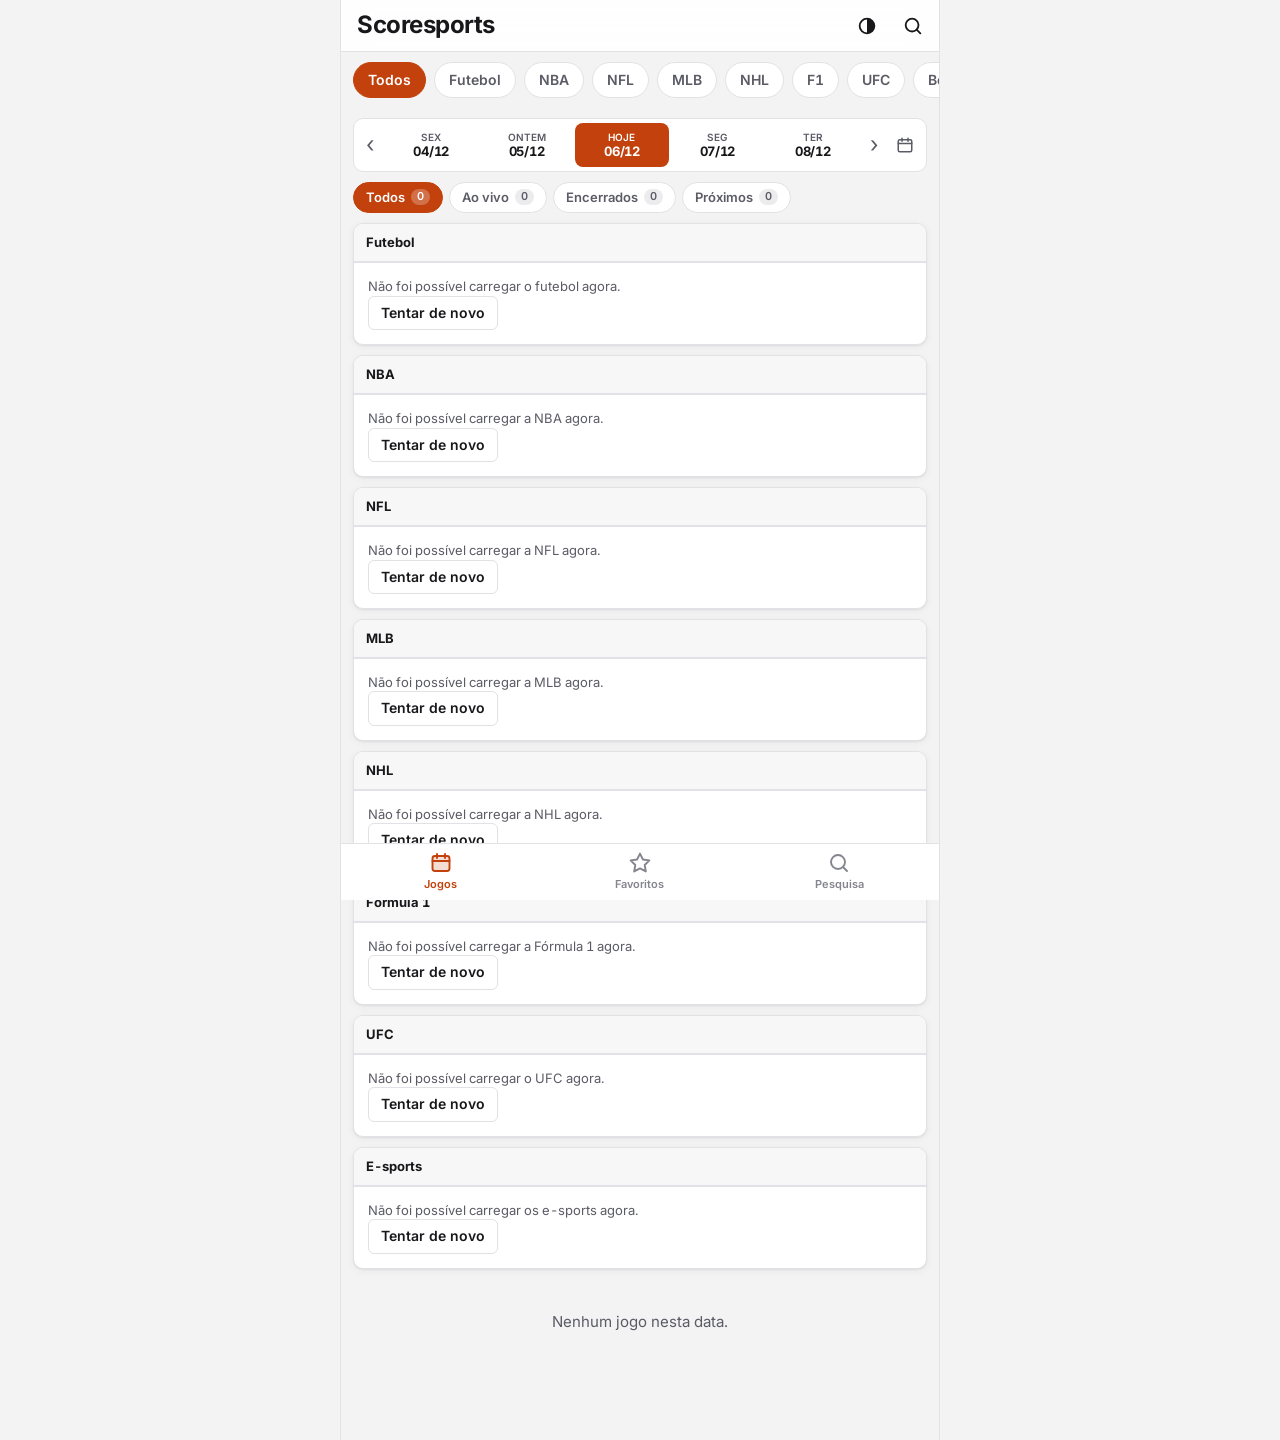
==== commit 9923d216: "Tema claro e escuro com laranja, artilharia da Kings League e Kings ao vivo pelo repasse - Tema: bot" ====
--- a/docs/index.html
+++ b/docs/index.html
@@ -5,10 +5,16 @@
   <meta name="viewport" content="width=device-width, initial-scale=1, viewport-fit=cover">
   <title>Scoresports</title>
   <meta name="color-scheme" content="light dark">
+  <!-- o tema escolhido no botão do topo, antes de desenhar (sem piscar no tema errado) -->
+  <script>try{var t=localStorage.getItem("ss:tema");if(t==="claro"||t==="escuro")document.documentElement.setAttribute("data-tema",t)}catch(e){}</script>
+  <!-- abre a conexão com a ESPN enquanto o app carrega: o primeiro pedido sai mais rápido -->
+  <link rel="preconnect" href="https://site.api.espn.com" crossorigin>
+  <link rel="preconnect" href="https://a.espncdn.com">
+  <link rel="dns-prefetch" href="https://sports.core.api.espn.com">
   <link rel="stylesheet" href="./style.css">
-  <link rel="icon" href="data:image/svg+xml,<svg xmlns='http://www.w3.org/2000/svg' viewBox='0 0 100 100'><circle cx='50' cy='50' r='40' fill='%23e8364c'/></svg>">
+  <link rel="icon" href="data:image/svg+xml,<svg xmlns='http://www.w3.org/2000/svg' viewBox='0 0 100 100'><circle cx='50' cy='50' r='40' fill='%23ea580c'/></svg>">
   <link rel="manifest" href="./manifest.webmanifest">
-  <meta name="theme-color" content="#151a24">
+  <meta name="theme-color" content="#0f0f11">
   <meta name="mobile-web-app-capable" content="yes">
   <meta name="apple-mobile-web-app-capable" content="yes">
   <meta name="apple-mobile-web-app-status-bar-style" content="black-translucent">
@@ -23,6 +29,7 @@
       </button>
       <h1 class="titulo-pagina" id="titulo-pagina">Scoresports</h1>
       <div class="acoes-pagina" id="acoes-pagina"></div>
+      <button class="botao-topo" id="tema-pagina" type="button" aria-label="Tema: automático"></button>
       <button class="botao-topo" id="busca-pagina" type="button" aria-label="Procurar time, jogador ou competição">
         <svg viewBox="0 0 24 24" width="22" height="22" aria-hidden="true"><circle cx="11" cy="11" r="7" fill="none" stroke="currentColor" stroke-width="2"/><path d="M20 20l-4-4" stroke="currentColor" stroke-width="2" stroke-linecap="round"/></svg>
       </button>
@@ -52,16 +59,21 @@
   <script src="./esports_regras.js"></script>
   <script src="./fotos_regras.js"></script>
   <script src="./visual_regras.js"></script>
+  <script src="./liga_regras.js"></script>
+  <script src="./kings_regras.js"></script>
   <script src="./rotas.js"></script>
   <script src="./app.js"></script>
   <script src="./esportes.js"></script>
   <script src="./fotos.js"></script>
   <script src="./campinho.js"></script>
   <script src="./esports.js"></script>
+  <script src="./liga.js"></script>
+  <script src="./kings.js"></script>
   <script src="./busca_regras.js"></script>
   <script src="./inicio.js"></script>
   <script src="./regras_esportes.js"></script>
   <script src="./time_dados.js"></script>
+  <script src="./cache_regras.js"></script>
   <script src="./direto.js"></script>
   <script src="./registrar.js"></script>
   <script src="./chave_regras.js"></script>
--- a/docs/style.css
+++ b/docs/style.css
@@ -7,19 +7,24 @@
 }
 
 /* ---------- Tokens ---------- */
+/* Tema claro (branco com laranja) é o padrão; o escuro (preto com laranja) vale quando o aparelho está no modo
+   escuro ou quando a pessoa escolhe no botão do topo (data-tema="claro" ou "escuro" no <html>, guardado no
+   aparelho). No APK o Android diz "escuro" para a página mesmo com o celular no claro: por isso o botão. */
 :root {
-  --fundo: #eef1f6;
+  --fundo: #f3f3f4;
   --superficie: #ffffff;
-  --superficie-2: #f5f7fb;
-  --superficie-3: #e9edf4;
-  --linha: #dde2ec;
-  --texto: #1b2232;
-  --texto-2: #5d6880;
-  --texto-3: #8a94a8;
-  --marca: #3d5cf0;
-  --marca-suave: rgba(61, 92, 240, 0.1);
+  --superficie-2: #f7f7f8;
+  --superficie-3: #ececee;
+  --linha: #e2e2e6;
+  --texto: #18181b;
+  --texto-2: #5b5b66;
+  --texto-3: #85858f;
+  --marca: #c2410c; /* laranja: 5,2:1 sobre o branco */
+  --marca-suave: rgba(194, 65, 12, 0.1);
+  --texto-sobre-marca: #ffffff;
   --ao-vivo: #e8364c;
   --vitoria: #1f9d5c;
+  --texto-sobre-resultado: #fff; /* texto nas placas de vitória, empate e derrota */
   --derrota: #d23c52;
   --empate: #b5891a;
   /* nota do Scoresports: as mesmas cores nos dois temas */
@@ -31,7 +36,7 @@
   --nota-azul: #3b4fe0;
   --campo-fundo: #e6f2ea;
   --campo-linha: #c5dccc;
-  --sombra: 0 1px 2px rgba(27, 34, 50, 0.06), 0 2px 8px rgba(27, 34, 50, 0.05);
+  --sombra: 0 1px 2px rgba(24, 24, 27, 0.06), 0 2px 8px rgba(24, 24, 27, 0.05);
   --raio: 10px;
   --raio-pequeno: 6px;
   --fonte: "Inter", system-ui, -apple-system, "Segoe UI", Roboto, sans-serif;
@@ -40,26 +45,51 @@
 }
 
 @media (prefers-color-scheme: dark) {
-  :root {
-    --fundo: #151a24;
-    --superficie: #1e2431;
-    --superficie-2: #252c3b;
-    --superficie-3: #2d3546;
-    --linha: #343d51;
-    --texto: #e9edf5;
-    --texto-2: #a2acc0;
-    --texto-3: #7a849a;
-    --marca: #6f8bff;
-    --marca-suave: rgba(111, 139, 255, 0.14);
+  :root:not([data-tema="claro"]) {
+    --fundo: #0f0f11;
+    --superficie: #18181b;
+    --superficie-2: #202024;
+    --superficie-3: #29292e;
+    --linha: #313137;
+    --texto: #f1f1f3;
+    --texto-2: #a8a8b3;
+    --texto-3: #7d7d88;
+    --marca: #ff8a3d; /* laranja: 7,4:1 sobre o fundo */
+    --marca-suave: rgba(255, 138, 61, 0.15);
+    --texto-sobre-marca: #1a0b00;
     --ao-vivo: #ff5a6e;
     --vitoria: #3ccf86;
+    --texto-sobre-resultado: #0b1220; /* as cores do tema escuro são claras: texto escuro por cima */
     --derrota: #ff6a7d;
     --empate: #e0b43d;
-    --campo-fundo: #1d2a25;
+    --campo-fundo: #1b2721;
     --campo-linha: #33473e;
-    --sombra: 0 1px 2px rgba(0, 0, 0, 0.3);
+    --sombra: 0 1px 2px rgba(0, 0, 0, 0.35);
     color-scheme: dark;
   }
+}
+
+:root[data-tema="escuro"] {
+  --fundo: #0f0f11;
+  --superficie: #18181b;
+  --superficie-2: #202024;
+  --superficie-3: #29292e;
+  --linha: #313137;
+  --texto: #f1f1f3;
+  --texto-2: #a8a8b3;
+  --texto-3: #7d7d88;
+  --marca: #ff8a3d;
+  --marca-suave: rgba(255, 138, 61, 0.15);
+  --texto-sobre-marca: #1a0b00;
+  --ao-vivo: #ff5a6e;
+  --vitoria: #3ccf86;
+  --texto-sobre-resultado: #0b1220;
+  --derrota: #ff6a7d;
+  --empate: #e0b43d;
+  --campo-fundo: #1b2721;
+  --campo-linha: #33473e;
+  --sombra: 0 1px 2px rgba(0, 0, 0, 0.35);
+  color-scheme: dark;
 }
 
 * { box-sizing: border-box; }
@@ -220,7 +250,7 @@
   font-weight: 600;
 }
 .chip-esporte:hover { color: var(--texto); border-color: var(--texto-3); }
-.chip-esporte[aria-pressed="true"] { background: var(--texto); border-color: var(--texto); color: var(--superficie); }
+.chip-esporte[aria-pressed="true"] { background: var(--marca); border-color: var(--marca); color: var(--texto-sobre-marca); }
 .nota-grupo { margin: -2px 2px 10px; }
 .seus-favoritos { margin-top: 18px; padding-bottom: 6px; }
 .seus-favoritos .lateral-secao { padding: 4px 8px; }
@@ -370,7 +400,7 @@
 .dia.sem-jogo .dia-num { color: var(--texto-3); font-weight: 500; }
 .dia.ativo { background: var(--marca); }
 .dia.ativo:hover { background: var(--marca); }
-.dia.ativo .dia-semana, .dia.ativo .dia-num { color: #fff; }
+.dia.ativo .dia-semana, .dia.ativo .dia-num { color: var(--texto-sobre-marca); }
 .calendario {
   position: relative;
   flex: none;
@@ -412,7 +442,7 @@
 }
 .filtro.com-ao-vivo { color: var(--ao-vivo); }
 .filtro.com-ao-vivo .contagem { background: color-mix(in srgb, var(--ao-vivo) 18%, transparent); }
-.filtro[aria-pressed="true"] { background: var(--texto); border-color: var(--texto); color: var(--superficie); }
+.filtro[aria-pressed="true"] { background: var(--marca); border-color: var(--marca); color: var(--texto-sobre-marca); }
 .filtro[aria-pressed="true"] .contagem { background: color-mix(in srgb, var(--superficie) 25%, transparent); color: inherit; }
 
 /* barra antiga, usada pela semana da NFL */
@@ -428,7 +458,7 @@
 }
 .botao:hover { border-color: var(--texto-3); }
 .botao:disabled { opacity: 0.4; cursor: default; }
-.botao-principal { background: var(--marca); border-color: var(--marca); color: #fff; }
+.botao-principal { background: var(--marca); border-color: var(--marca); color: var(--texto-sobre-marca); }
 
 .botao-icone {
   border: 1px solid var(--linha);
@@ -742,7 +772,7 @@
   border-radius: 6px;
   font-size: 12px;
   font-weight: 700;
-  color: #fff;
+  color: var(--texto-sobre-resultado);
 }
 .forma .V { background: var(--vitoria); }
 .forma .D { background: var(--derrota); }
@@ -934,7 +964,7 @@
   height: 14px;
   border-radius: 50%;
   background: var(--marca);
-  color: #fff;
+  color: var(--texto-sobre-marca);
   font-size: 9px;
   font-weight: 800;
   line-height: 14px;
@@ -1327,7 +1357,7 @@
   border-radius: 4px;
   font-size: 12px;
   font-weight: 700;
-  color: #fff;
+  color: var(--texto-sobre-resultado);
   flex: none;
 }
 .selo-resultado.v { background: var(--vitoria); }
@@ -1348,7 +1378,7 @@
   font-size: 14px;
   font-weight: 600;
 }
-.chip-busca[aria-pressed="true"] { background: var(--texto); color: var(--fundo); border-color: var(--texto); }
+.chip-busca[aria-pressed="true"] { background: var(--marca); color: var(--texto-sobre-marca); border-color: var(--marca); }
 .recente { display: flex; align-items: center; }
 .recente .resultado-busca { flex: 1; min-width: 0; }
 .tirar-recente { flex: none; font-size: 20px; color: var(--texto-3); background: none; border: 0; width: 40px; height: 40px; }
@@ -1589,7 +1619,7 @@
   border-radius: var(--raio-pequeno);
   background: var(--superficie-2);
 }
-.forma-placar { display: block; width: 100%; padding: 1px 4px; border-radius: 4px; font-size: 12.5px; font-weight: 800; color: #fff; font-variant-numeric: tabular-nums; }
+.forma-placar { display: block; width: 100%; padding: 1px 4px; border-radius: 4px; font-size: 12.5px; font-weight: 800; color: var(--texto-sobre-resultado); font-variant-numeric: tabular-nums; }
 .forma-V .forma-placar { background: var(--vitoria); }
 .forma-E .forma-placar { background: var(--texto-3); }
 .forma-D .forma-placar { background: var(--derrota); }
@@ -1606,3 +1636,56 @@
 .fatos.blocos .fato { display: flex; flex-direction: column; align-items: center; justify-content: center; gap: 2px; min-height: 64px; padding: 8px 6px; border-radius: var(--raio-pequeno); background: var(--superficie-2); text-align: center; }
 .fatos.blocos dt { font-size: 10.5px; font-weight: 700; letter-spacing: 0.04em; text-transform: uppercase; color: var(--texto-3); }
 .fatos.blocos dd { margin: 0; font-size: 14.5px; font-weight: 700; overflow-wrap: anywhere; }
+
+/* ---------- Página da liga (como a página de torneio do Sofascore) ---------- */
+.cabeca-liga { padding: 14px 16px 10px; background: var(--superficie); border-bottom: 1px solid var(--linha); }
+.cabeca-liga-linha { display: flex; align-items: center; gap: 14px; }
+.cabeca-liga-escudo { width: 56px; height: 56px; flex: none; object-fit: contain; border-radius: 12px; }
+span.cabeca-liga-escudo { background: var(--superficie-2); }
+.cabeca-liga-texto { min-width: 0; }
+.cabeca-liga h2 { margin: 0; font-size: 19px; font-weight: 800; line-height: 1.2; overflow-wrap: anywhere; }
+.cabeca-liga-sub { margin: 3px 0 0; font-size: 13.5px; font-weight: 600; color: var(--texto-2); }
+.cabeca-liga-barra { margin-top: 12px; }
+.cabeca-liga-barra .barra-temporada-trilho { height: 4px; }
+.area-liga .abas-detalhe, .cabeca-liga + .abas-detalhe { border-top: 0; border-bottom: 1px solid var(--linha); background: var(--superficie); }
+.cabeca-liga + .abas-detalhe .aba-detalhe { min-height: 44px; }
+
+.detalhes-liga { display: grid; gap: 12px; }
+.cabeca-com-acao { display: flex; align-items: center; justify-content: space-between; gap: 8px; width: 100%; }
+.cabeca-com-acao .botao-link { min-height: 44px; padding: 0 4px; font-weight: 700; color: var(--marca); }
+.divisoes-liga { display: grid; gap: 8px; }
+.divisao-liga {
+  display: flex; flex-direction: column; align-items: flex-start; gap: 2px;
+  min-height: 52px; padding: 8px 12px; border: 1px solid var(--linha); border-radius: var(--raio-pequeno);
+  background: var(--superficie-2); color: var(--texto); text-align: left; font: inherit; cursor: pointer;
+}
+.divisao-liga .nota { margin: 0; font-size: 12px; }
+.detalhes-liga .fatos.blocos { grid-template-columns: repeat(auto-fill, minmax(96px, 1fr)); }
+
+/* partida: a data em pílula no topo */
+.pilula-data { display: flex; justify-content: center; padding: 12px 16px 0; }
+.pilula-data span { padding: 4px 12px; border-radius: 999px; background: var(--superficie-2); font-size: 12.5px; font-weight: 700; color: var(--texto-2); }
+
+/* escalação: o técnico embaixo do campinho */
+.campinho-tecnico { display: flex; align-items: baseline; gap: 8px; margin: 10px 2px 0; font-size: 14px; }
+.campinho-tecnico .nota { margin: 0; }
+
+/* elenco: a foto ao lado do nome */
+.elenco-atleta { display: inline-flex; align-items: center; gap: 8px; }
+.elenco-foto { width: 32px; height: 32px; flex: none; border-radius: 50%; object-fit: cover; background: var(--superficie-2); }
+.elenco-foto.numero { display: inline-grid; place-items: center; font-size: 12px; font-weight: 700; color: var(--texto-2); }
+
+/* jogador: o cartão do clube */
+.cartao-clube {
+  display: flex; align-items: center; gap: 12px; width: 100%; min-height: 56px; margin: 8px 0 4px; padding: 8px 14px;
+  border: 1px solid var(--linha); border-radius: var(--raio-pequeno); background: var(--superficie); color: var(--texto);
+  font: inherit; text-align: left; cursor: pointer;
+}
+.cartao-clube .logo { width: 32px; height: 32px; }
+.cartao-clube-texto { display: flex; flex-direction: column; flex: 1; min-width: 0; }
+.cartao-clube-texto .nota { margin: 0; font-size: 12px; }
+.cartao-clube svg { color: var(--texto-3); }
+
+/* Kings League: a foto do jogador na artilharia */
+.kings-jogador { display: flex; align-items: center; gap: 10px; min-width: 0; }
+.kings-foto { width: 36px; height: 36px; flex: none; border-radius: 50%; background: var(--superficie-3); }
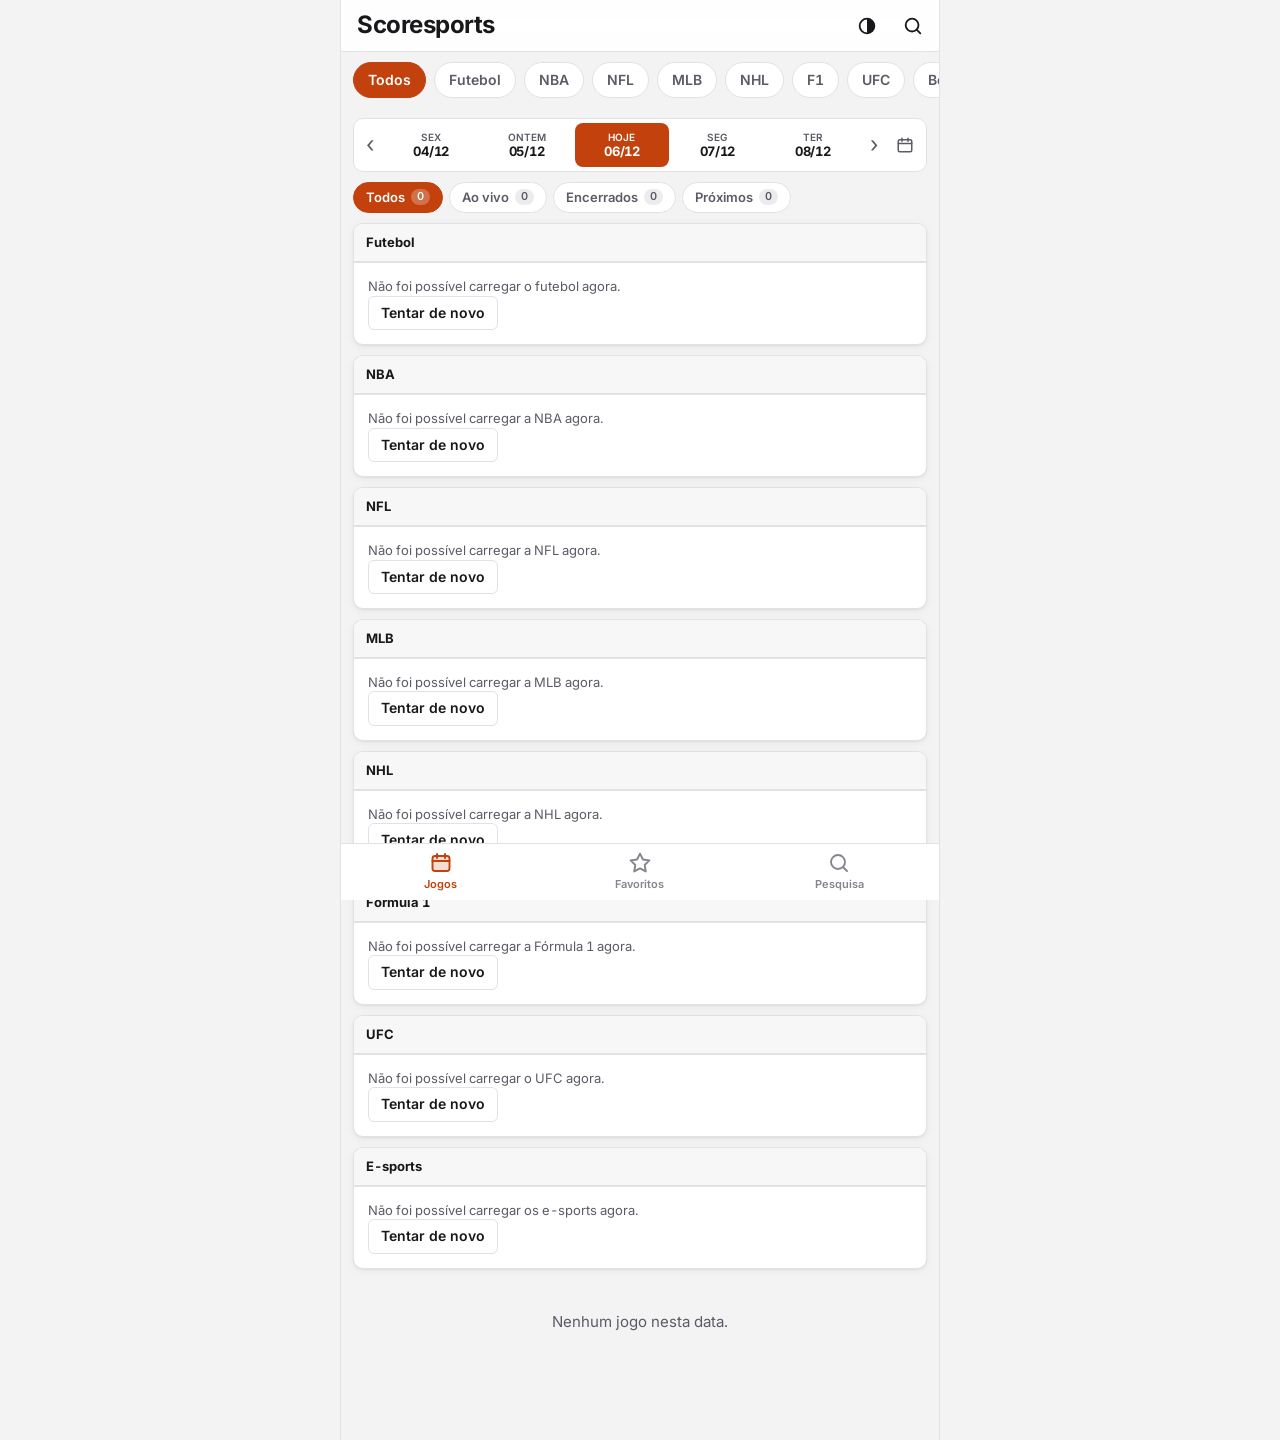
==== commit 2e5c73dd: "Estado do jogo dentro da coluna e telas de carregamento mais rápidas - "Intervalo" e os outros estad" ====
--- a/docs/index.html
+++ b/docs/index.html
@@ -35,7 +35,9 @@
       </button>
     </header>
 
-    <main class="pagina" id="pagina" aria-live="polite"></main>
+    <main class="pagina" id="pagina" aria-live="polite">
+      <div class="esqueleto esqueleto-lista esqueleto-inicial" role="status"><span class="visualmente-oculto">Carregando…</span><div class="esq-cartao"><div class="esq-cabeca"><i class="esq-barra esq-escudo-p"></i><i class="esq-barra esq-titulo"></i></div><div class="esq-jogo"><i class="esq-barra esq-hora"></i><div class="esq-times"><i class="esq-barra esq-linha"></i><i class="esq-barra esq-linha esq-curta"></i></div><i class="esq-barra esq-placar"></i></div><div class="esq-jogo"><i class="esq-barra esq-hora"></i><div class="esq-times"><i class="esq-barra esq-linha"></i><i class="esq-barra esq-linha esq-curta"></i></div><i class="esq-barra esq-placar"></i></div><div class="esq-jogo"><i class="esq-barra esq-hora"></i><div class="esq-times"><i class="esq-barra esq-linha"></i><i class="esq-barra esq-linha esq-curta"></i></div><i class="esq-barra esq-placar"></i></div></div></div>
+    </main>
 
     <nav class="barra-baixo" id="barra-baixo" aria-label="Seções">
       <button class="aba-baixo" type="button" data-aba="jogos" aria-current="page">
--- a/docs/style.css
+++ b/docs/style.css
@@ -354,6 +354,46 @@
 
 .carregando { color: var(--texto-3); padding: 24px; text-align: center; }
 
+/* ---------- Esqueleto (skeleton) no lugar do "Carregando…" ---------- */
+/* aparece só depois de 150 ms: com o dado guardado, a tela desenha antes e nada pisca */
+.esqueleto { display: grid; gap: 12px; opacity: 0; animation: esq-aparece 0.2s ease 0.15s forwards; }
+@keyframes esq-aparece { to { opacity: 1; } }
+.esqueleto-inicial { animation-delay: 0s; } /* o do HTML, antes dos scripts: aparece já */
+.esq-cartao { display: grid; gap: 12px; padding: 14px 16px; border-radius: var(--raio); background: var(--superficie); border: 1px solid var(--linha); }
+/* "esq-barra", e não "esq": a classe "esq" já é a das células alinhadas à esquerda nas tabelas */
+.esq-barra {
+  display: block; border-radius: 6px; height: 12px;
+  background: linear-gradient(90deg, var(--superficie-3) 0%, var(--superficie-2) 40%, var(--superficie-3) 80%);
+  background-size: 300% 100%;
+  animation: esq-brilho 1.3s ease-in-out infinite;
+}
+@keyframes esq-brilho { from { background-position: 100% 0; } to { background-position: -100% 0; } }
+.esq-cabeca { display: flex; align-items: center; gap: 10px; }
+.esq-escudo-p { width: 20px; height: 20px; border-radius: 50%; }
+.esq-titulo { width: 45%; height: 14px; }
+.esq-nome { font-size: 20px; line-height: 1.2; color: var(--texto); }
+.esq-jogo { display: grid; grid-template-columns: 56px minmax(0, 1fr) 24px; align-items: center; gap: 12px; min-height: 52px; }
+.esq-hora { width: 40px; }
+.esq-times { display: grid; gap: 8px; }
+.esq-linha { width: 75%; }
+.esq-curta { width: 45%; }
+.esq-placar { width: 18px; height: 30px; }
+.esq-linhas { gap: 14px; }
+.esq-placar-grande { grid-template-columns: 1fr auto 1fr; align-items: center; justify-items: center; padding: 22px 16px; }
+.esq-lado { display: grid; justify-items: center; gap: 10px; width: 100%; }
+.esq-escudo { width: 48px; height: 48px; border-radius: 50%; }
+.esq-grande { width: 72px; height: 72px; }
+.esq-numero { width: 84px; height: 40px; border-radius: 8px; }
+.esq-abas { display: flex; gap: 18px; padding: 0 4px; }
+.esq-aba { width: 72px; height: 14px; }
+.esq-perfil { grid-template-columns: auto 1fr; align-items: center; gap: 16px; }
+.esq-campo { height: 420px; border-radius: var(--raio); }
+.visualmente-oculto { position: absolute; width: 1px; height: 1px; overflow: hidden; clip: rect(0 0 0 0); white-space: nowrap; }
+@media (prefers-reduced-motion: reduce) {
+  .esq-barra { animation: none; }
+  .esqueleto { animation-duration: 0s; }
+}
+
 .nota { color: var(--texto-2); font-size: 13px; margin: 8px 0 0; }
 
 /* ---------- Faixa de dias e filtros ---------- */
@@ -513,7 +553,8 @@
 
 .jogo {
   display: grid;
-  grid-template-columns: 50px minmax(0, 1fr);
+  /* a coluna do estado cabe "16:45", "90'+12'" e "Aband." (antes 50 px: o texto passava da borda) */
+  grid-template-columns: 56px minmax(0, 1fr);
   align-items: center;
   gap: 10px;
   width: 100%;
@@ -535,13 +576,14 @@
   text-align: center;
   line-height: 1.25;
   border-right: 1px solid var(--linha);
-  padding-right: 8px;
+  padding-right: 4px;
   align-self: stretch;
   display: grid;
   align-content: center;
 }
 .jogo-status .hora { font-size: 14px; font-weight: 600; color: var(--texto); }
 .jogo-status.ao-vivo { color: var(--ao-vivo); font-weight: 700; }
+.jogo-status .jogo-atualizando { width: 34px; height: 12px; justify-self: center; }
 
 .jogo-times { display: grid; gap: 3px; min-width: 0; }
 
@@ -782,6 +824,7 @@
 .comparacao-linha { display: grid; gap: 4px; }
 .comparacao-topo { display: flex; justify-content: space-between; font-size: 13px; font-variant-numeric: tabular-nums; }
 .comparacao-topo .rotulo { color: var(--texto-2); }
+.comparacao-secao { margin: 10px 0 -2px; font-size: 12px; font-weight: 700; letter-spacing: 0.04em; text-transform: uppercase; color: var(--texto-2); }
 .comparacao-barras { display: grid; grid-template-columns: 1fr 1fr; gap: 4px; }
 .barra { height: 6px; border-radius: 3px; background: var(--superficie-3); overflow: hidden; display: flex; }
 .barra.casa { justify-content: flex-end; }
@@ -1024,7 +1067,7 @@
 .fato dd { margin: 2px 0 0; font-weight: 600; }
 
 .numeros { display: grid; grid-template-columns: repeat(auto-fill, minmax(92px, 1fr)); gap: 8px; }
-.numero-caixa { background: var(--superficie-2); border-radius: 8px; padding: 8px 10px; }
+.numero-caixa { background: var(--superficie-2); border-radius: 8px; padding: 8px; } /* 8 px dos lados: "Interceptações" cabe na caixa de 3 por linha */
 .numero-caixa strong { display: block; font-family: var(--fonte-placar); font-size: 24px; font-weight: 700; line-height: 1.1; }
 .numero-caixa span { font-size: 12px; color: var(--texto-2); }
 
@@ -1100,6 +1143,7 @@
 .evento-data .mes { font-size: 12px; color: var(--texto-2); }
 .evento-nome { font-weight: 600; }
 .evento-sub { font-size: 13px; color: var(--texto-2); }
+.evento-sub.ao-vivo { color: var(--ao-vivo); font-weight: 700; }
 
 .luta { padding: 12px 14px; border-top: 1px solid var(--linha); }
 .luta-topo { display: flex; justify-content: space-between; gap: 8px; font-size: 12px; color: var(--texto-2); margin-bottom: 8px; }
@@ -1164,7 +1208,8 @@
   .placar-time img, .placar-time .logo-vazio { width: 44px; height: 44px; }
   .placar-time .nome { font-size: 13px; overflow-wrap: break-word; hyphens: auto; }
   .placar-numeros { font-size: 36px; }
-  .jogo { grid-template-columns: 46px minmax(0, 1fr); gap: 8px; padding: 8px 10px; }
+  .jogo { grid-template-columns: 54px minmax(0, 1fr); gap: 8px; padding: 8px 10px; }
+  .esq-jogo { grid-template-columns: 54px minmax(0, 1fr) 24px; gap: 8px; }
 }
 
 /* ---------- Favoritos ---------- */
@@ -1385,7 +1430,10 @@
 
 /* ---------- NBA: box score e mapa de arremessos ---------- */
 .box-nba .tabela th, .box-nba .tabela td { white-space: nowrap; }
-.box-nba .coluna-jogador { position: sticky; left: 0; z-index: 1; background: var(--superficie); text-align: left; max-width: 130px; overflow: hidden; text-overflow: ellipsis; }
+.box-nba .coluna-jogador { position: sticky; left: 0; z-index: 1; background: var(--superficie); text-align: left; }
+.box-nba .celula-jogador { display: flex; align-items: center; gap: 7px; width: 138px; min-height: 36px; }
+.box-nba .celula-jogador .foto-box-caixa { flex: none; margin-right: 0; }
+.box-nba .nome-box { display: block; min-width: 0; min-height: 36px; overflow: hidden; text-overflow: ellipsis; white-space: nowrap; text-align: left; }
 .box-ordem { border: 0; background: none; color: inherit; font: inherit; font-weight: 700; padding: 4px 2px; cursor: pointer; }
 .box-nba th[aria-sort="descending"], .box-nba th[aria-sort="ascending"] { color: var(--marca); }
 .destaque-box { font-weight: 700; }
@@ -1404,8 +1452,6 @@
 /* foto nos reservas do campinho (ou o número da camisa) */
 .reserva-foto { width: 32px; height: 32px; border-radius: 50%; object-fit: cover; object-position: top; background: var(--superficie-3); }
 .reserva-foto.numero { display: flex; align-items: center; justify-content: center; font-size: 12px; font-weight: 700; color: var(--texto-2); }
-/* o nome encurta com "…" em vez de sumir inteiro quando não cabe */
-.box-nba .coluna-jogador .botao-link { display: inline; white-space: nowrap; }
 .box-nba .celula-nota { padding-top: 3px; padding-bottom: 3px; }
 .box-nba .celula-nota .selo-nota { min-width: 32px; }
 .nota-com-info { display: flex; align-items: center; gap: 4px; }
@@ -1633,9 +1679,9 @@
 
 /* jogador: informações gerais em blocos */
 .fatos.blocos { display: grid; grid-template-columns: repeat(3, minmax(0, 1fr)); gap: 8px; margin: 0; }
-.fatos.blocos .fato { display: flex; flex-direction: column; align-items: center; justify-content: center; gap: 2px; min-height: 64px; padding: 8px 6px; border-radius: var(--raio-pequeno); background: var(--superficie-2); text-align: center; }
+.fatos.blocos .fato { display: flex; flex-direction: column; align-items: center; justify-content: center; gap: 2px; min-height: 64px; min-width: 0; padding: 8px 4px; border-radius: var(--raio-pequeno); background: var(--superficie-2); text-align: center; }
 .fatos.blocos dt { font-size: 10.5px; font-weight: 700; letter-spacing: 0.04em; text-transform: uppercase; color: var(--texto-3); }
-.fatos.blocos dd { margin: 0; font-size: 14.5px; font-weight: 700; overflow-wrap: anywhere; }
+.fatos.blocos dd { margin: 0; font-size: 13.5px; font-weight: 700; line-height: 1.3; overflow-wrap: break-word; hyphens: auto; } /* quebra entre palavras; no meio só se a palavra não couber */
 
 /* ---------- Página da liga (como a página de torneio do Sofascore) ---------- */
 .cabeca-liga { padding: 14px 16px 10px; background: var(--superficie); border-bottom: 1px solid var(--linha); }
@@ -1689,3 +1735,102 @@
 /* Kings League: a foto do jogador na artilharia */
 .kings-jogador { display: flex; align-items: center; gap: 10px; min-width: 0; }
 .kings-foto { width: 36px; height: 36px; flex: none; border-radius: 50%; background: var(--superficie-3); }
+
+/* partida, pré-jogo: os destaques da temporada (categoria em cima, jogador e número alinhados) */
+.destaques-jogo { list-style: none; margin: 8px 0 0; padding: 0; display: grid; gap: 2px; }
+.destaques-jogo li { display: grid; grid-template-columns: minmax(0, 1fr) auto; align-items: center; gap: 10px; padding: 7px 0; border-bottom: 1px solid var(--linha); }
+.destaques-jogo li:last-child { border-bottom: 0; }
+.destaque-texto { display: flex; flex-direction: column; min-width: 0; }
+.destaque-categoria { font-size: 11.5px; font-weight: 700; letter-spacing: 0.02em; text-transform: uppercase; color: var(--texto-3); }
+.destaque-nome { justify-content: flex-start; text-align: left; font-weight: 600; overflow-wrap: anywhere; padding: 0; min-height: 0; }
+.destaque-detalhe { font-size: 12px; color: var(--texto-3); }
+.destaque-valor { font-size: 17px; font-weight: 800; font-variant-numeric: tabular-nums; color: var(--texto); }
+.campinho-base { margin: 6px 2px 0; }
+/* placar no fim das linhas (últimos jogos do pré-jogo): nunca quebra */
+.lista-simples .numero { white-space: nowrap; flex: none; }
+/* autores dos gols no placar: cada jogador numa linha, quebrando entre os minutos (não no meio do nome) */
+.placar-gols li { text-wrap: balance; overflow-wrap: break-word; }
+.placar-time .nome { text-wrap: balance; }
+/* placar: os dois escudos na mesma altura, mesmo quando um lado tem mais autores de gol (o placar no meio
+   fica na altura dos escudos) */
+.placar-grande { align-items: start; }
+.placar-centro { align-self: start; padding-top: 6px; }
+@media (max-width: 480px) { .placar-centro { padding-top: 0; } }
+/* tabelas: a estrela de favorito do time numa coluna só, no fim da célula (antes ficava logo depois do nome) */
+.tabela td .time-celula { width: 100%; }
+.tabela td .time-celula > .estrela { margin-left: auto; }
+
+/* ---------- Folha do jogador na partida (sobe de baixo, como no Sofascore) ---------- */
+body.com-folha { overflow: hidden; }
+.folha-fundo {
+  position: fixed; inset: 0; z-index: 60;
+  display: flex; align-items: flex-end; justify-content: center;
+  background: rgba(0, 0, 0, 0); transition: background 0.2s;
+}
+.folha-fundo.aberta { background: rgba(0, 0, 0, 0.5); }
+.folha {
+  position: relative; width: 100%; max-width: 560px; max-height: 88vh; max-height: 88dvh;
+  overflow-y: auto; overscroll-behavior: contain; outline: none;
+  background: var(--superficie); color: var(--texto);
+  border-radius: 18px 18px 0 0; padding: 8px 16px calc(16px + env(safe-area-inset-bottom));
+  transform: translateY(100%); transition: transform 0.22s ease-out;
+}
+.folha-fundo.aberta .folha { transform: none; }
+@media (prefers-reduced-motion: reduce) { .folha, .folha-fundo { transition: none; } }
+.folha-alca { width: 40px; height: 4px; border-radius: 2px; background: var(--texto-3); opacity: 0.5; margin: 0 auto 6px; }
+.folha-fechar {
+  position: absolute; top: 4px; right: 6px; width: 44px; height: 44px;
+  border: 0; background: none; color: var(--texto-2); font-size: 28px; line-height: 1; cursor: pointer;
+}
+.folha-topo { display: grid; grid-template-columns: 64px minmax(0, 1fr) auto; align-items: center; gap: 12px; padding: 10px 44px 6px 0; }
+.folha-foto-img { display: block; width: 64px; height: 64px; border-radius: 50%; object-fit: cover; object-position: top; background: var(--superficie-3); }
+.folha-nome { margin: 0; font-size: 18px; line-height: 1.25; }
+.folha-sub { margin-top: 3px; font-size: 13px; color: var(--texto-2); }
+.folha-time { display: inline-flex; align-items: center; gap: 6px; }
+.folha-sub .logo-folha { width: 18px; height: 18px; }
+.folha-nota .selo-nota { font-size: 18px; min-width: 46px; padding: 6px 8px; }
+.folha-perfil {
+  display: block; width: 100%; min-height: 44px; margin: 8px 0 2px; border-radius: 10px; cursor: pointer;
+  border: 1px solid var(--marca); background: var(--marca-suave); color: var(--marca); font: inherit; font-weight: 700;
+}
+.folha-titulo { margin: 16px 0 4px; font-size: 12px; font-weight: 700; letter-spacing: 0.04em; text-transform: uppercase; color: var(--texto-2); }
+.folha-numeros { margin: 0; }
+.folha-linha { display: flex; justify-content: space-between; gap: 12px; padding: 10px 0; border-bottom: 1px solid var(--linha); font-size: 15px; }
+.folha-linha dd { margin: 0; font-weight: 700; font-variant-numeric: tabular-nums; white-space: nowrap; }
+.folha-linha.recuada { padding-left: 16px; font-size: 14px; }
+.folha-linha.recuada dt { color: var(--texto-2); }
+.folha-arremessos .quadra { display: block; width: 100%; max-width: 420px; margin: 0 auto; }
+.folha-carrossel {
+  display: flex; gap: 6px; margin-top: 14px; padding: 12px 0 4px; overflow-x: auto;
+  border-top: 1px solid var(--linha); scroll-snap-type: x proximity;
+}
+.folha-outro {
+  flex: none; width: 78px; display: grid; justify-items: center; gap: 4px; padding: 8px 4px; cursor: pointer;
+  border: 1px solid transparent; border-radius: 12px; background: none; color: var(--texto); font: inherit; scroll-snap-align: center;
+}
+.folha-outro[aria-current="true"] { border-color: var(--marca); background: var(--marca-suave); }
+.folha-outro-img { display: block; width: 44px; height: 44px; border-radius: 50%; object-fit: cover; object-position: top; background: var(--superficie-3); }
+.folha-outro-nome { max-width: 100%; font-size: 12px; overflow: hidden; text-overflow: ellipsis; white-space: nowrap; }
+.folha-outro .selo-nota { font-size: 11px; min-width: 28px; }
+.folha-foto-img.numero, .folha-outro-img.numero { display: flex; align-items: center; justify-content: center; font-weight: 700; color: var(--texto-2); }
+.folha-foto-img.numero { font-size: 20px; }
+.folha-outro-img.numero { font-size: 13px; }
+
+/* Resumo do futebol: intervalo e fim na linha do tempo, melhor em campo e botões largos (como no Sofascore) */
+.lance-marco {
+  display: flex; justify-content: center; align-items: center; gap: 8px; margin: 6px 0; padding: 6px 10px;
+  border-radius: 999px; background: var(--superficie-2); color: var(--texto-2); font-size: 13px; font-weight: 600;
+}
+.lance-marco strong { color: var(--texto); font-variant-numeric: tabular-nums; }
+.botao-largo { display: flex; align-items: center; justify-content: center; width: 100%; min-height: 44px; margin-top: 10px; text-decoration: none; color: var(--texto); cursor: pointer; font: inherit; font-weight: 600; }
+.secao > .botao-largo:first-child { margin-top: 0; }
+.melhor-em-campo {
+  display: grid; grid-template-columns: 52px minmax(0, 1fr) auto; align-items: center; gap: 12px; width: 100%;
+  padding: 10px 12px; border: 1px solid var(--linha); border-radius: var(--raio); background: var(--superficie-2);
+  color: var(--texto); font: inherit; text-align: left; cursor: pointer;
+}
+.melhor-foto { display: block; width: 52px; height: 52px; border-radius: 50%; object-fit: cover; object-position: top; background: var(--superficie-3); }
+.melhor-foto.numero { display: flex; align-items: center; justify-content: center; font-weight: 700; color: var(--texto-2); }
+.melhor-quem { display: grid; gap: 2px; min-width: 0; }
+.melhor-quem .sub { display: inline-flex; align-items: center; gap: 6px; font-size: 13px; color: var(--texto-2); }
+.melhor-em-campo .selo-nota { font-size: 16px; min-width: 40px; padding: 5px 7px; }
